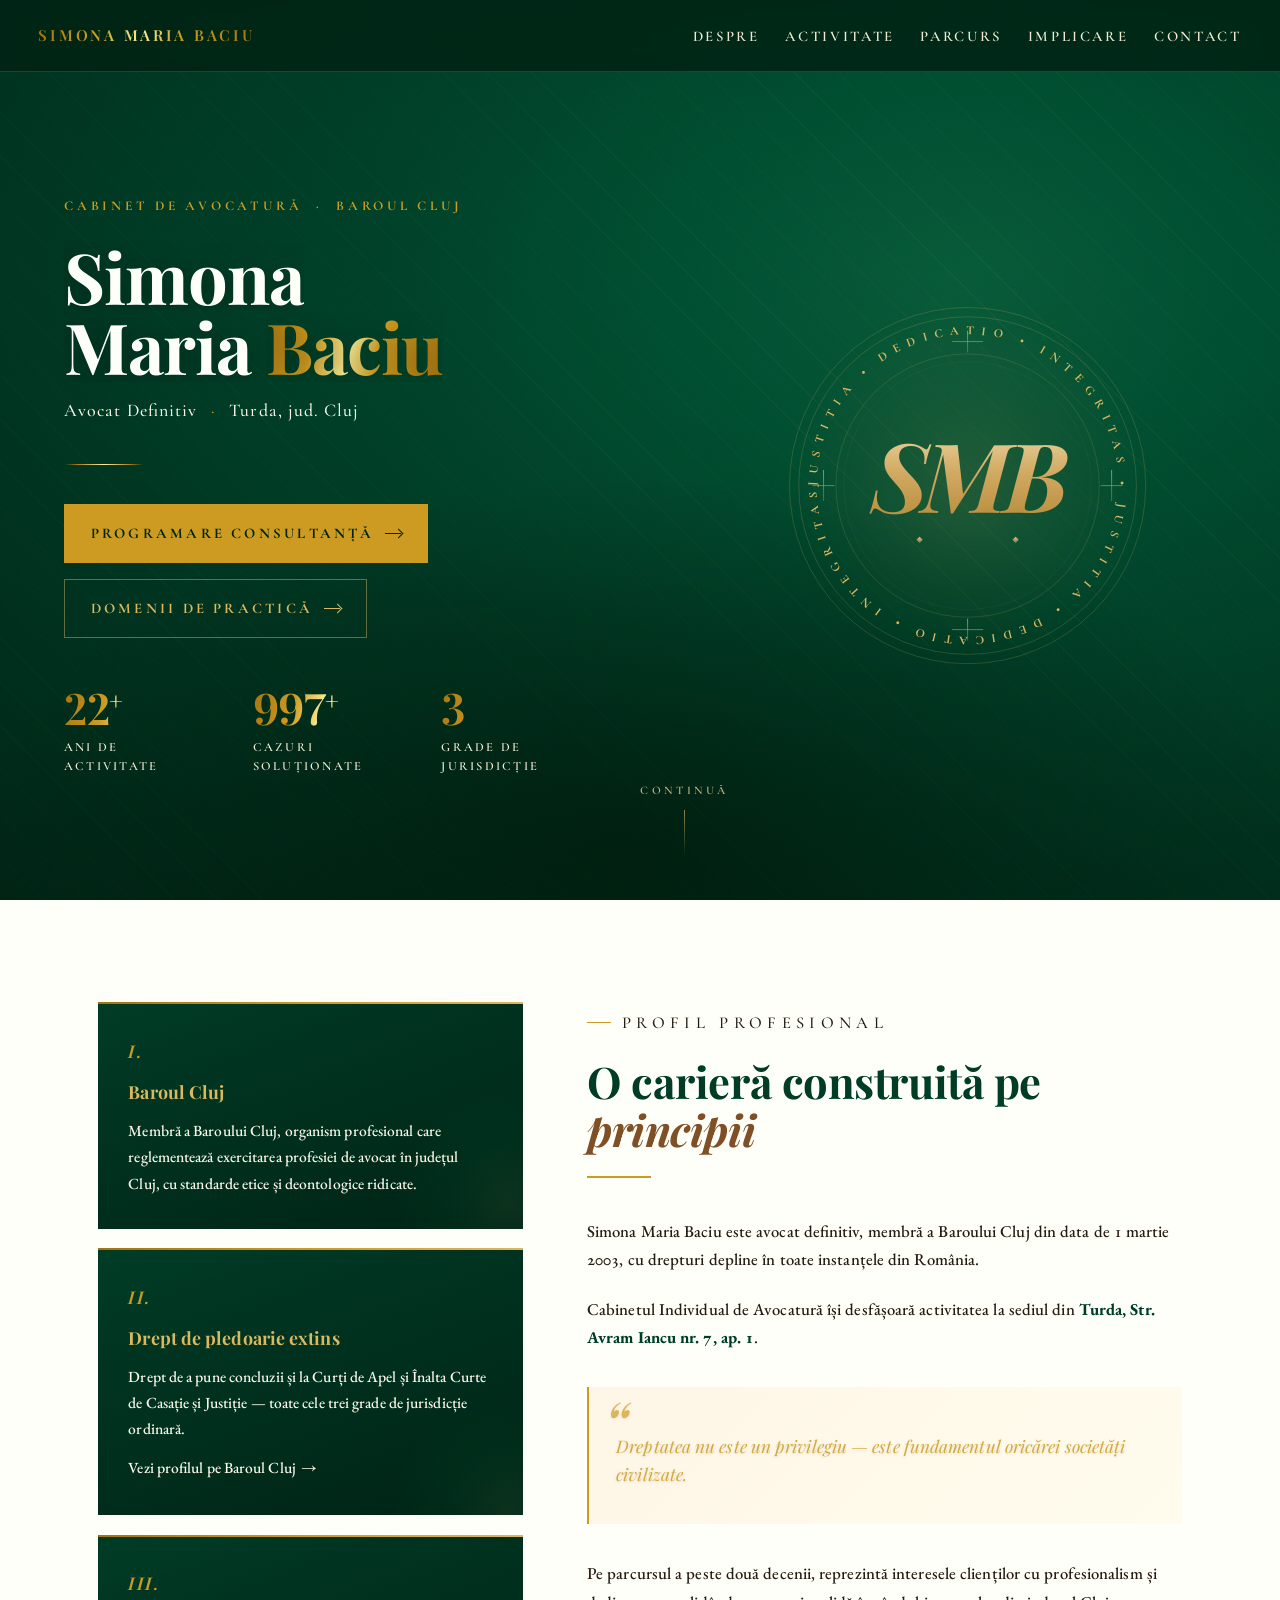
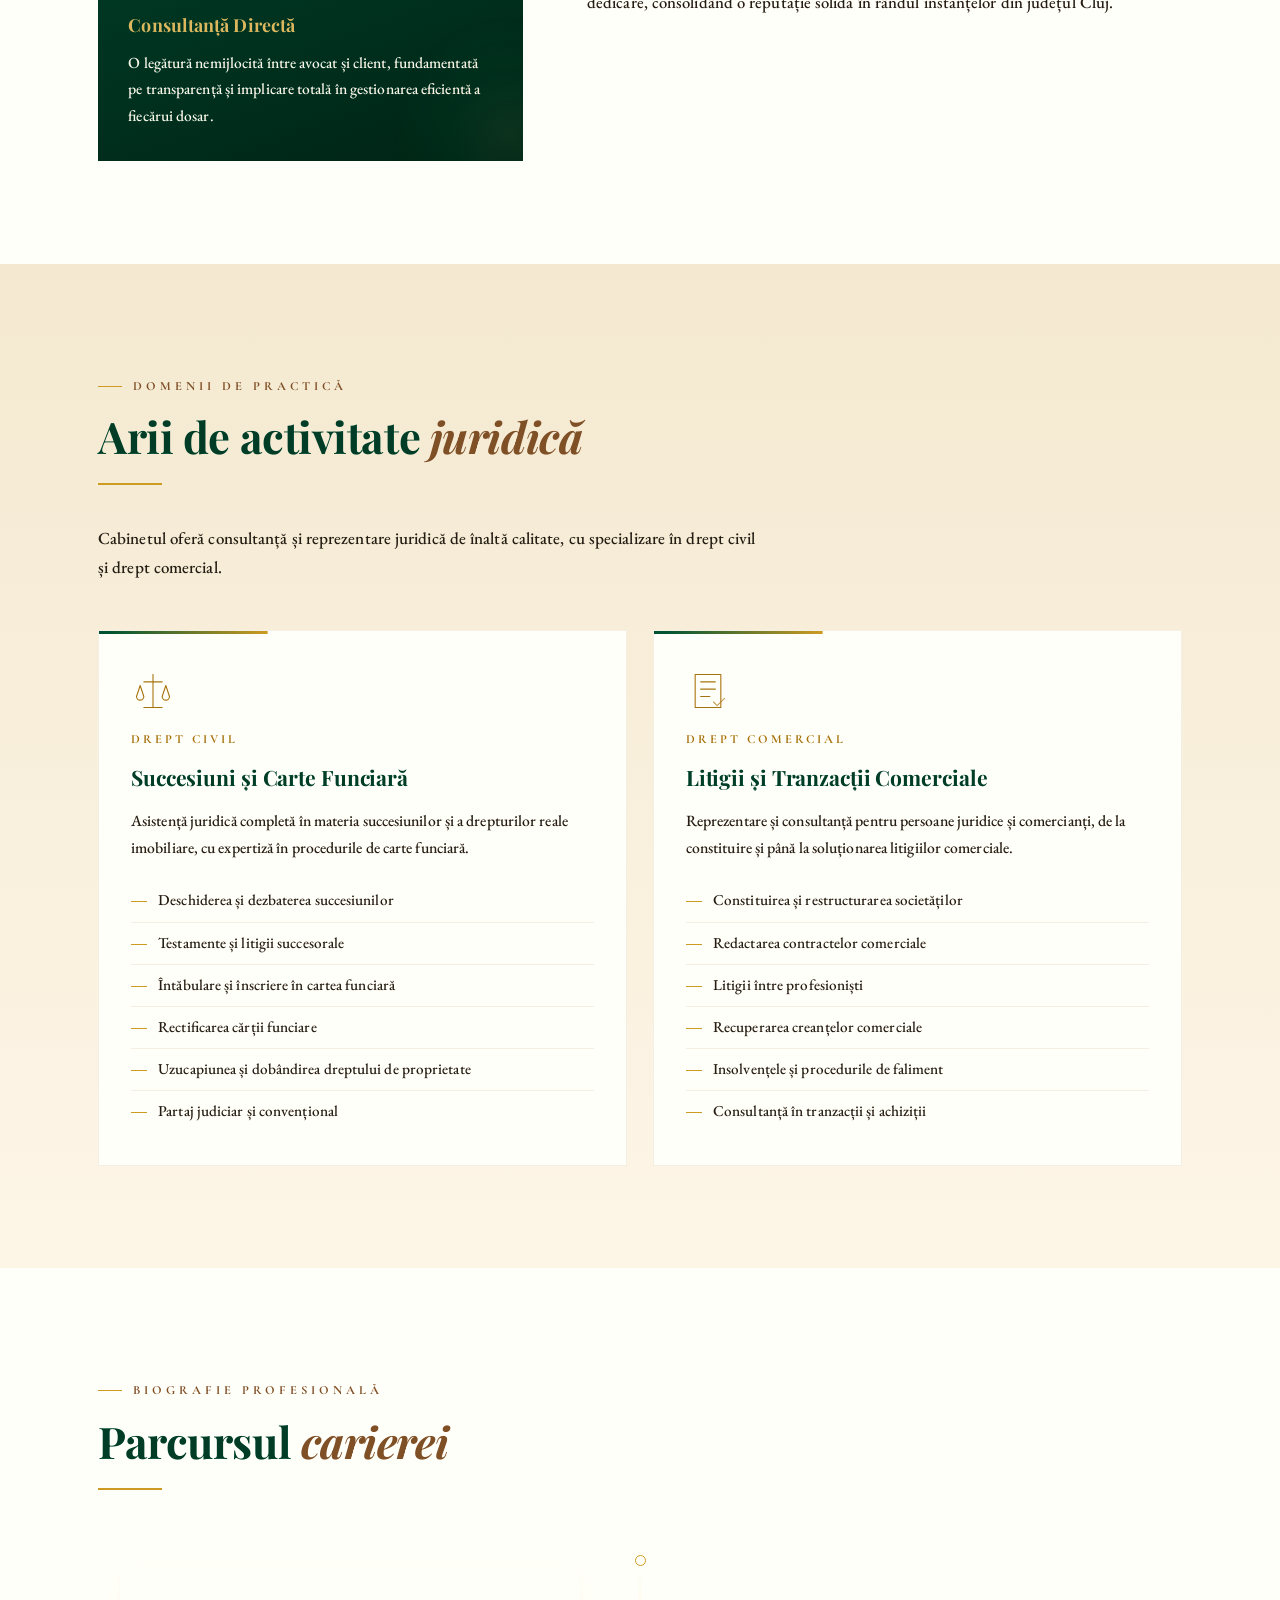
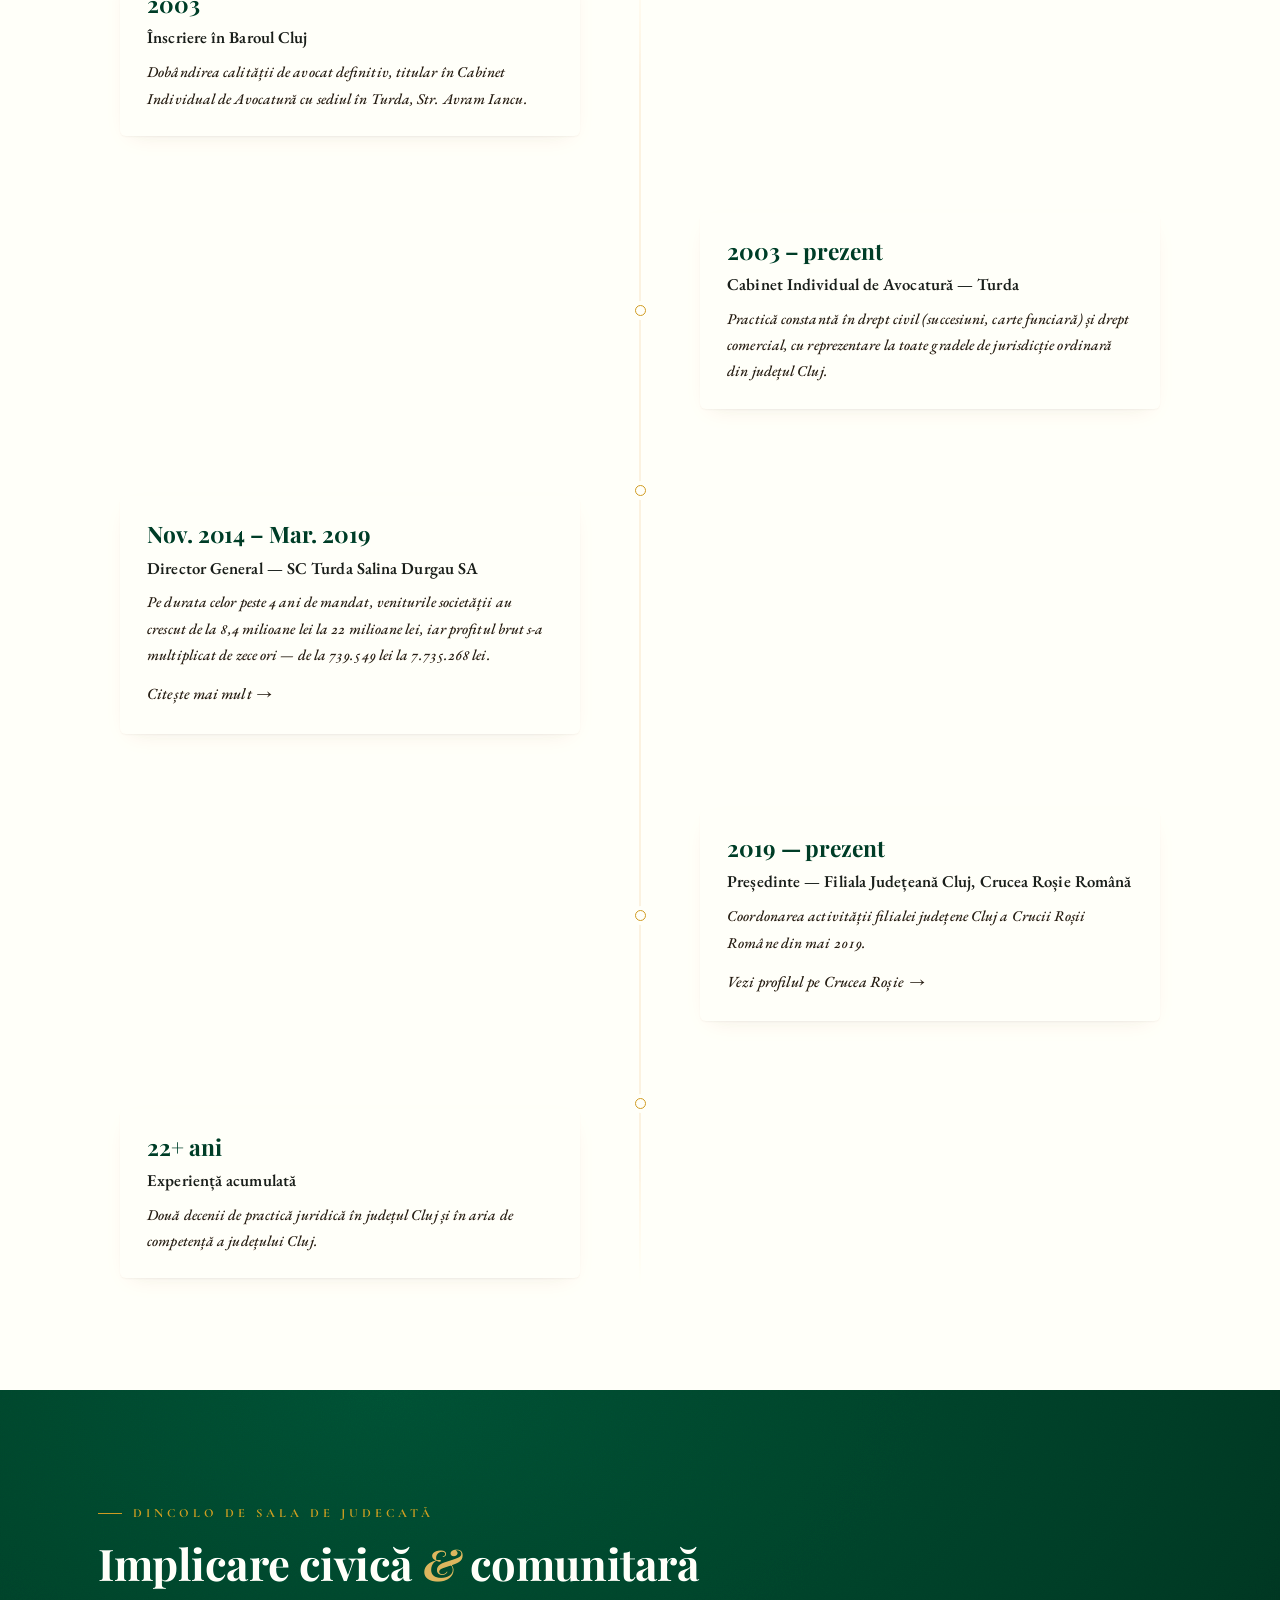
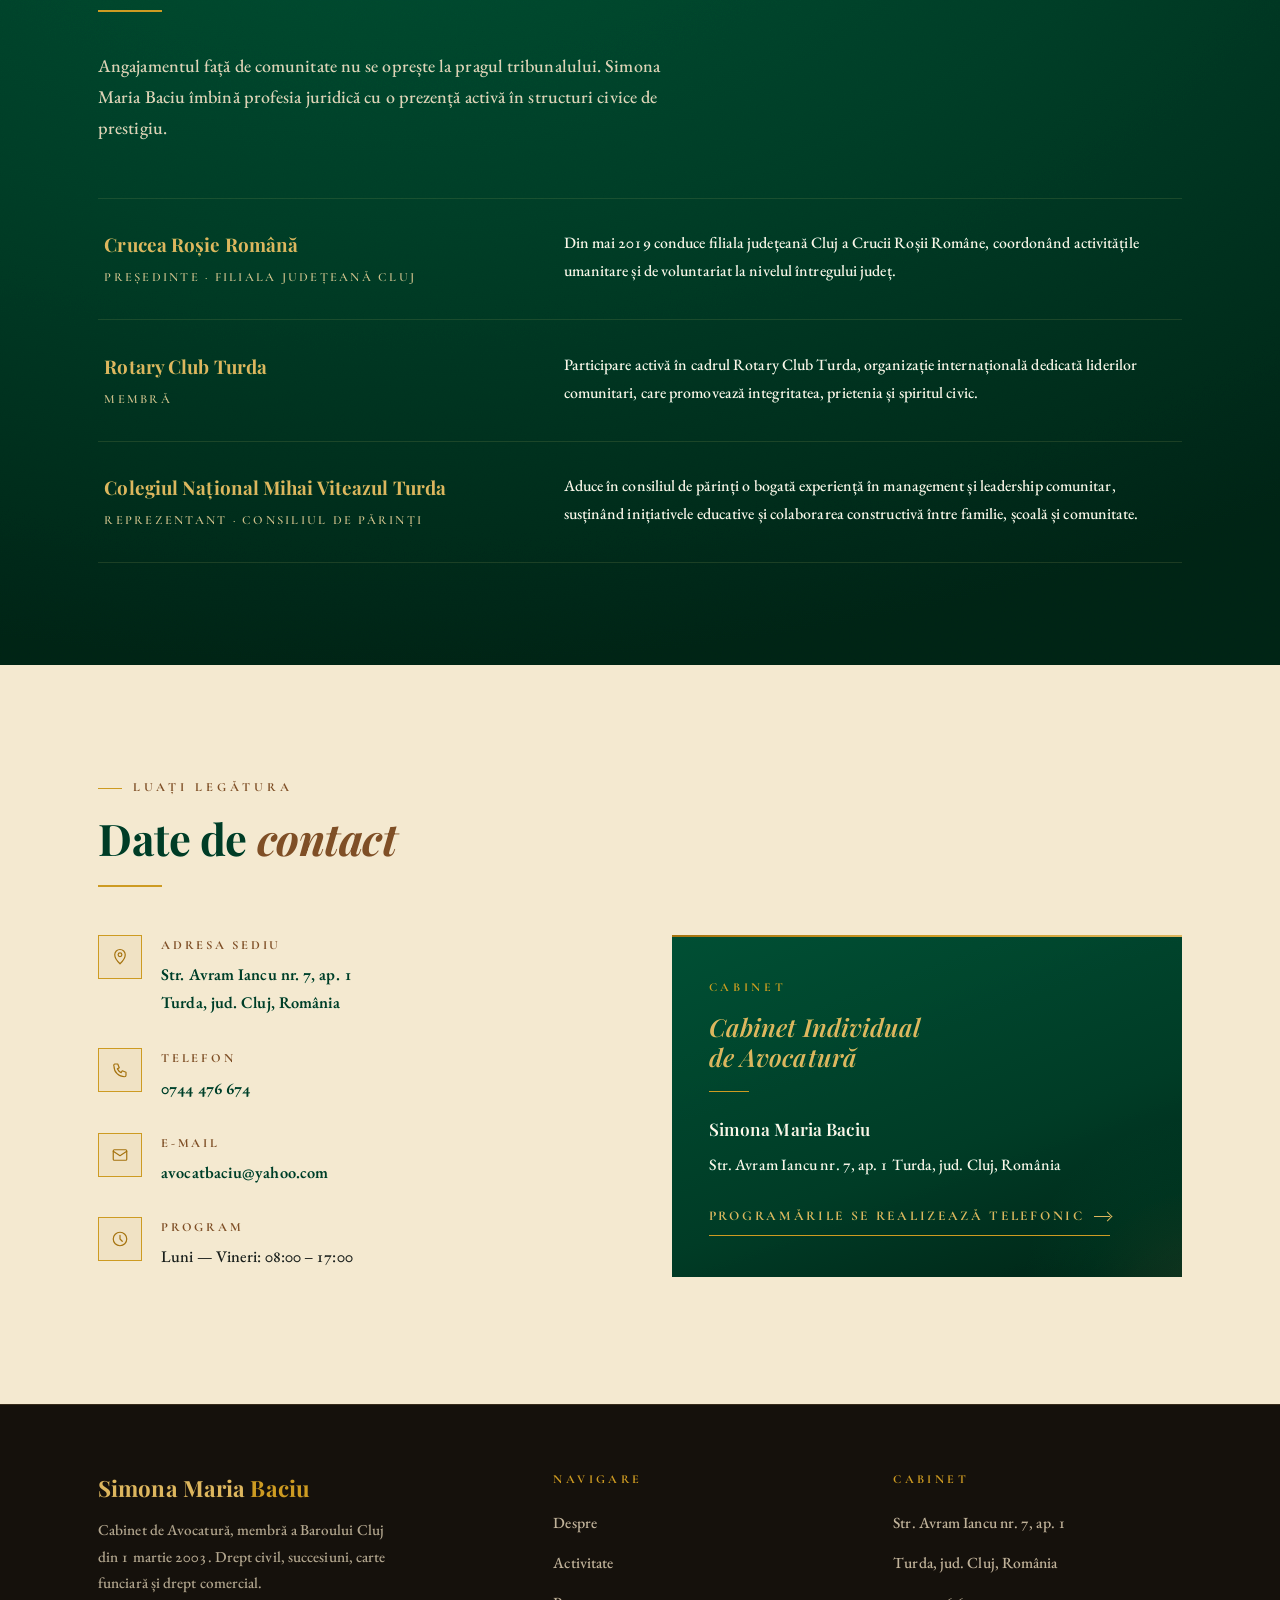
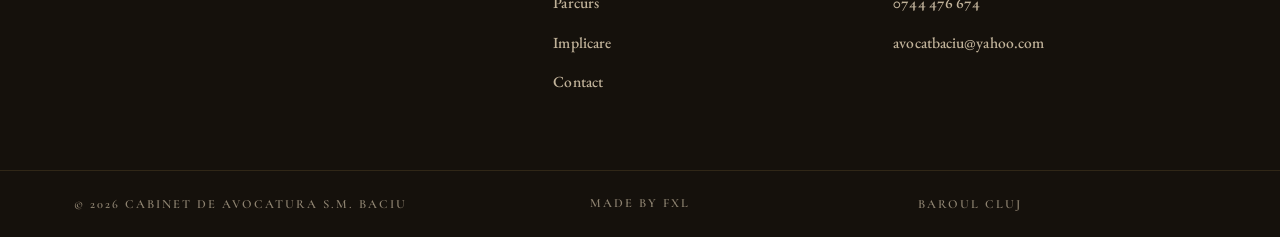
==== avocatbaciu-deploy-final-aria/index.html @ 0f420bd5 "feat: foldere deploy-final-aria si avocatbaciu-glint cu glint metalic" ====
﻿<!DOCTYPE html>
<html lang="ro">
<head>
<meta charset="UTF-8" />
<meta name="viewport" content="width=device-width, initial-scale=1.0, minimum-scale=1" />
<meta name="description" content="Avocat în Turda, jud. Cluj — Cabinet Individual Simona Maria Baciu. Specializare în drept civil, succesiuni, carte funciară și drept comercial. Peste 22 de ani de experiență. Baroul Cluj." />
<meta name="theme-color" content="#003D2B" />
<meta property="og:title" content="Simona Maria Baciu — Avocat | Baroul Cluj" />
<meta property="og:description" content="Cabinet Individual de Avocatură. Peste 22 de ani de practică în drept civil și comercial. Turda, jud. Cluj." />
<meta property="og:type" content="website" />
<meta property="og:url" content="https://www.avocatbaciu.com/" />
<meta property="og:locale" content="ro_RO" />
<meta property="og:site_name" content="Cabinet Avocat Simona Maria Baciu" />
<meta property="og:image" content="https://www.avocatbaciu.com/assets/images/og-twitter-card.jpeg" />
<meta property="og:image:width" content="1200" />
<meta property="og:image:height" content="634" />
<meta property="og:image:type" content="image/jpeg" />
<meta property="og:image:alt" content="Cabinet avocat Simona Maria Baciu, Cluj-Napoca" />
<meta name="twitter:image" content="https://www.avocatbaciu.com/assets/images/og-twitter-card.jpeg" />
<meta name="twitter:image:alt" content="Cabinet avocat Simona Maria Baciu, Cluj-Napoca" />
<link rel="canonical" href="https://www.avocatbaciu.com/" />
<meta name="robots" content="index, follow" />
<meta name="author" content="Simona Maria Baciu" />
<meta name="geo.region" content="RO-CJ" />
<meta name="geo.placename" content="Turda, Cluj" />
<meta name="geo.position" content="46.5693;23.7884" />
<meta name="ICBM" content="46.5693, 23.7884" />
<meta name="twitter:card" content="summary_large_image" />
<meta name="twitter:title" content="Avocat Turda | Simona Maria Baciu — Drept Civil și Comercial" />
<meta name="twitter:description" content="Cabinet Individual de Avocatură în Turda, jud. Cluj. Peste 22 de ani de experiență. Baroul Cluj." />
<title>Avocat Turda | Drept Civil și Comercial — Simona Maria Baciu</title>
<link rel="icon" type="image/png" href="favicon.png" />
<link rel="apple-touch-icon" href="apple-touch-icon.png" sizes="180x180" />

<link rel="dns-prefetch" href="//www.baroul-cluj.ro" />
<link rel="dns-prefetch" href="//www.google.com" />
<link rel="preconnect" href="https://fonts.googleapis.com" />
<link rel="preconnect" href="https://fonts.gstatic.com" crossorigin />
<link href="https://fonts.googleapis.com/css2?family=Playfair+Display:ital,wght@0,400;0,500;0,600;0,700;1,400;1,600;1,700&family=EB+Garamond:ital,wght@0,400;0,500;0,600;1,400;1,500&family=Cormorant+Garamond:ital,wght@0,400;0,500;0,600;0,700;1,300;1,500&display=swap" rel="stylesheet" />


<link rel="stylesheet" href="style.css" />
<style>
  /* ── BOOST-COLOR EXPERIMENT ── mai mult contrast, fara luminozitate mai mare ── */
  :root {
    /* Gold — aceeasi nuanta, mai saturata, L usor mai jos */
    --gold-deep:  #9E7420;
    --gold:       #C49A35;
    --gold-light: #D4B46A;
    --gold-pale:  #E8D090;

    /* Text — mai inchis pe fundaluri cream */
    --text-mid:   #28221A;
    --text-light: #5A4E3C;

    /* Umbre mai opace */
    --shadow-sm:   0 4px 14px rgba(0, 38, 26, 0.10);
    --shadow-md:   0 14px 40px rgba(0, 38, 26, 0.17);
    --shadow-lg:   0 30px 70px rgba(0, 38, 26, 0.24);
    --shadow-gold: 0 18px 40px rgba(168, 132, 62, 0.32);
  }

  body {
    filter: saturate(1.14) contrast(1.05);
  }
</style>
<style>
  /* ── GOLD GLINT — streak metalic static, fără animație ── */
  :root {
    --glint-text: linear-gradient(
      105deg,
      var(--gold-deep) 0%,
      var(--gold)      28%,
      #F5E9A0          48%,
      var(--gold)      64%,
      var(--gold-deep) 100%
    );
  }

  .hero-name .baciu-gold,
  .hero-name em {
    background: var(--glint-text);
    -webkit-background-clip: text;
    background-clip: text;
    -webkit-text-fill-color: transparent;
  }

  .hero-stat-num {
    background: var(--glint-text);
    -webkit-background-clip: text;
    background-clip: text;
    -webkit-text-fill-color: transparent;
    color: transparent;
  }

  .hero-stat-num sup {
    background: var(--glint-text);
    -webkit-background-clip: text;
    background-clip: text;
    -webkit-text-fill-color: transparent;
  }

  .hero-divider {
    background: linear-gradient(
      90deg,
      transparent      0%,
      var(--gold-deep) 15%,
      #F5E9A0          50%,
      var(--gold-deep) 85%,
      transparent      100%
    );
  }

  .nav-brand {
    background: var(--glint-text);
    -webkit-background-clip: text;
    background-clip: text;
    -webkit-text-fill-color: transparent;
  }
</style>
<script type="application/ld+json">
{
  "@context": "https://schema.org",
  "@type": "LegalService",
  "@id": "https://www.avocatbaciu.com/#legal-service",
  "name": "Cabinet Individual de Avocatură Simona Maria Baciu",
  "legalName": "Cabinet Individual de Avocatură Simona Maria Baciu",
  "description": "Cabinet avocat specializat în drept civil și comercial în Turda. Consultanță juridică, succesiuni, carte funciară, litigii civile și comerciale.",
  "url": "https://www.avocatbaciu.com",
  "image": "https://www.avocatbaciu.com/assets/images/og-twitter-card.jpeg",
  "telephone": "+40744476674",
  "email": "avocatbaciu@yahoo.com",
  "address": {
    "@type": "PostalAddress",
    "streetAddress": "Str. Avram Iancu nr. 7, ap. 1",
    "addressLocality": "Turda",
    "addressRegion": "Cluj",
    "postalCode": "401100",
    "addressCountry": "RO"
  },
  "geo": {
    "@type": "GeoCoordinates",
    "latitude": 46.5693,
    "longitude": 23.7884
  },
  "areaServed": [
    {"@type": "City", "name": "Turda"},
    {"@type": "City", "name": "Cluj-Napoca"},
    {"@type": "AdministrativeArea", "name": "județul Cluj"}
  ],
  "priceRange": "$$",
  "openingHours": ["Mo-Fr 08:00-17:00"],
  "sameAs": ["https://www.baroul-cluj.ro/tabloul-avocatilor/avocati-definitivi/"],
  "founder": {
    "@type": "Person",
    "name": "Simona Maria Baciu"
  },
  "knowsAbout": [
    "Drept Civil",
    "Drept Comercial",
    "Succesiuni",
    "Carte Funciară",
    "Litigii Civile"
  ],
  "hasOfferCatalog": {
    "@type": "OfferCatalog",
    "name": "Servicii juridice",
    "itemListElement": [
      {"@type": "Offer", "itemOffered": {"@type": "Service", "name": "Consultanță drept civil"}},
      {"@type": "Offer", "itemOffered": {"@type": "Service", "name": "Succesiuni și partaj judiciar"}},
      {"@type": "Offer", "itemOffered": {"@type": "Service", "name": "Carte funciară și întabulare"}},
      {"@type": "Offer", "itemOffered": {"@type": "Service", "name": "Litigii și tranzacții comerciale"}}
    ]
  }
}
</script>
<script type="application/ld+json">
{
  "@context": "https://schema.org",
  "@type": "Person",
  "@id": "https://www.avocatbaciu.com/#person",
  "name": "Simona Maria Baciu",
  "jobTitle": "Avocat Definitiv",
  "description": "Avocat definitiv membră a Baroului Cluj din 1 martie 2003, cu peste 22 de ani de experiență în drept civil și comercial.",
  "url": "https://www.avocatbaciu.com",
  "image": "https://www.avocatbaciu.com/assets/images/og-twitter-card.jpeg",
  "telephone": "+40744476674",
  "email": "avocatbaciu@yahoo.com",
  "worksFor": {
    "@type": "LegalService",
    "name": "Cabinet Individual de Avocatură Simona Maria Baciu"
  },
  "memberOf": {
    "@type": "Organization",
    "name": "Baroul Cluj",
    "url": "https://www.baroul-cluj.ro"
  },
  "knowsAbout": [
    "Drept Civil",
    "Drept Comercial",
    "Succesiuni",
    "Carte Funciară",
    "Litigii Civile"
  ],
  "sameAs": ["https://www.baroul-cluj.ro/tabloul-avocatilor/avocati-definitivi/"]
}
</script>
<script type="application/ld+json">
{
  "@context": "https://schema.org",
  "@type": "FAQPage",
  "@id": "https://www.avocatbaciu.com/#faq",
  "mainEntity": [
    {
      "@type": "Question",
      "name": "Cât costă o consultație la un avocat din Turda?",
      "acceptedAnswer": {
        "@type": "Answer",
        "text": "Onorariul variază în funcție de complexitatea cazului și tipul de serviciu juridic solicitat. Contactați cabinetul la +40744476674 pentru o estimare personalizată."
      }
    },
    {
      "@type": "Question",
      "name": "Cum programez o consultație cu avocatul Simona Maria Baciu?",
      "acceptedAnswer": {
        "@type": "Answer",
        "text": "Puteți programa o consultație telefonic la +40744476674 sau prin email la avocatbaciu@yahoo.com. Cabinetul este situat în Turda, Str. Avram Iancu nr. 7, ap. 1, jud. Cluj. Program: Luni-Vineri, 08:00-17:00."
      }
    },
    {
      "@type": "Question",
      "name": "Ce specializări are avocatul Simona Maria Baciu?",
      "acceptedAnswer": {
        "@type": "Answer",
        "text": "Simona Maria Baciu este specializată în drept civil și drept comercial, cu expertiză în succesiuni, carte funciară, partaj judiciar, litigii civile și tranzacții comerciale. Membră a Baroului Cluj din 2003, cu drept de pledoarie la toate instanțele din România."
      }
    },
    {
      "@type": "Question",
      "name": "Cabinetul de avocatură din Turda oferă și consultanță online?",
      "acceptedAnswer": {
        "@type": "Answer",
        "text": "Da, cabinetul poate oferi consultanță preliminară prin telefon sau email. Pentru reprezentare în instanță și semnarea documentelor, consultația față în față este necesară."
      }
    }
  ]
}
</script>
</head>
<body>

<a href="#continut-principal" class="skip-link">Sari la conținut</a>
<div class="scroll-progress" id="scrollProgress" aria-hidden="true"></div>

<!-- ============ NAV ============ -->
<nav class="site-nav" id="siteNav" aria-label="Navigare principală">
  <a class="nav-brand" href="#hero">Simona Maria Baciu</a>
  <ul class="nav-links" id="navLinks">
    <li><a href="#despre">Despre</a></li>
    <li><a href="#activitate">Activitate</a></li>
    <li><a href="#parcurs">Parcurs</a></li>
    <li><a href="#civic">Implicare</a></li>
    <li><a href="#contact">Contact</a></li>
  </ul>
  <button class="nav-toggle" aria-label="Deschide meniul" aria-expanded="false" aria-controls="navLinks">
    <span class="nav-toggle-bars"><span></span><span></span><span></span></span>
  </button>
</nav>

<main id="continut-principal">

<!-- ============ HERO ============ -->
<section id="hero" aria-label="Prezentare avocat Simona Maria Baciu">
  <div class="hero-pattern" aria-hidden="true"></div>
  <div class="grain" aria-hidden="true"></div>
  <div class="hero-vignette" aria-hidden="true"></div>

  <div class="hero-left">
    <p class="hero-eyebrow">Cabinet de Avocatură &nbsp;&middot;&nbsp; Baroul Cluj</p>

    <h1 class="hero-name">
      <span class="word-reveal" data-d="0.05"><span>Simona</span></span><br>
      <span class="word-reveal" data-d="0.18"><span>Maria&nbsp;</span></span><span class="word-reveal" data-d="0.30"><span><span class="baciu-gold">Baciu</span></span></span>
    </h1>

    <p class="hero-subtitle">
      Avocat Definitiv <span class="sep">&middot;</span> Turda, jud. Cluj
    </p>

    <div class="hero-divider" aria-hidden="true"></div>

    <div class="hero-cta-row">
      <a class="btn" href="#contact">
        Programare consultanță
        <span class="btn-arrow" aria-hidden="true"></span>
      </a>
      <a class="btn btn--ghost" href="#activitate">
        Domenii de practică
        <span class="btn-arrow" aria-hidden="true"></span>
      </a>
    </div>

    <div class="hero-stats">
      <div>
        <div class="hero-stat-num"><span class="counter" data-target="22">0</span><sup>+</sup></div>
        <div class="hero-stat-label">Ani de activitate</div>
      </div>
      <div>
        <div class="hero-stat-num"><span class="counter" data-target="1000">0</span><sup>+</sup></div>
        <div class="hero-stat-label">Cazuri soluționate</div>
      </div>
      <div>
        <div class="hero-stat-num"><span class="counter" data-target="3">0</span></div>
        <div class="hero-stat-label">Grade de jurisdicție</div>
      </div>
    </div>
  </div>

  <div class="hero-right">
    <div class="hero-seal">
      <div class="hero-seal-bg"></div>
      <svg viewBox="0 0 500 500" xmlns="http://www.w3.org/2000/svg" role="img" aria-label="Sigiliu Cabinet S.M.B.">
        <defs>
          <linearGradient id="goldGrad" x1="0" y1="0" x2="0" y2="1">
            <stop offset="0%"  stop-color="#F0E2C2"/>
            <stop offset="50%" stop-color="#C9A86C"/>
            <stop offset="100%" stop-color="#A8843E"/>
          </linearGradient>
          <path id="circPath" d="M 250,250 m -195,0 a 195,195 0 1,1 390,0 a 195,195 0 1,1 -390,0"/>
        </defs>

        <!-- Outer rings -->
        <circle cx="250" cy="250" r="230" fill="none" stroke="rgba(201,168,108,0.28)" stroke-width="1"/>
        <circle cx="250" cy="250" r="218" fill="none" stroke="rgba(201,168,108,0.45)" stroke-width="0.6"/>
        <circle cx="250" cy="250" r="170" fill="none" stroke="rgba(201,168,108,0.36)" stroke-width="0.6"/>
        <circle cx="250" cy="250" r="160" fill="none" stroke="rgba(201,168,108,0.18)" stroke-width="0.4"/>

        <!-- Rotating circular text -->
        <g class="ring-rotate">
          <text class="seal-circ-text">
            <textPath href="#circPath" startOffset="0" textLength="1225" lengthAdjust="spacing">JUSTITIA &#8226; DEDICATIO &#8226; INTEGRITAS &#8226; JUSTITIA &#8226; DEDICATIO &#8226; INTEGRITAS</textPath>
          </text>
        </g>

        <!-- Corner ornaments -->
        <g stroke="url(#goldGrad)" stroke-width="0.8" fill="none" opacity="0.85">
          <path d="M 250 50 L 250 78 M 230 64 L 270 64"/>
          <path d="M 250 450 L 250 422 M 230 436 L 270 436"/>
          <path d="M 50 250 L 78 250 M 64 230 L 64 270"/>
          <path d="M 450 250 L 422 250 M 436 230 L 436 270"/>
        </g>

        <!-- Center monogram -->
        <text class="seal-monogram" x="250" y="285" text-anchor="middle">SMB</text>

        <!-- Underline -->
        <line x1="195" y1="320" x2="305" y2="320" stroke="url(#goldGrad)" stroke-width="0.8"/>

        <!-- Tiny diamonds -->
        <g fill="url(#goldGrad)" opacity="0.85">
          <path d="M 184 320 l 4 -4 l 4 4 l -4 4 z"/>
          <path d="M 308 320 l 4 -4 l 4 4 l -4 4 z"/>
        </g>
      </svg>
    </div>
  </div>

  <a href="#despre" class="scroll-cue" aria-label="Continuă">
    <span class="scroll-cue-text">Continuă</span>
    <span class="scroll-cue-line" aria-hidden="true"></span>
  </a>
</section>

<!-- ============ DESPRE ============ -->
<section id="despre" aria-label="Profil profesional avocat Turda">
  <div class="section-inner">
    <div class="about-grid">
      <div class="about-text">
        <p class="section-label reveal">Profil profesional</p>
        <h2 class="section-title reveal d1">O carieră construită pe <em>principii</em></h2>
        <div class="section-rule reveal d2"></div>
        <p class="reveal d2">Simona Maria Baciu este avocat definitiv, membră a Baroului Cluj din data de 1 martie 2003, cu drepturi depline în toate instanțele din România.</p>
        <p class="reveal d3">Cabinetul Individual de Avocatură își desfășoară activitatea la sediul din <strong>Turda, Str. Avram Iancu nr. 7, ap. 1</strong>.</p>
        <figure>
          <blockquote class="about-quote" cite="https://www.avocatbaciu.com/">
            Dreptatea nu este un privilegiu — este fundamentul oricărei societăți civilizate.
          </blockquote>
        </figure>
        <p class="reveal d4">Pe parcursul a peste două decenii, reprezintă interesele clienților cu profesionalism și dedicare, consolidând o reputație solidă în rândul instanțelor din județul Cluj.</p>
      </div>

      <div class="about-cards-col">
        <article class="about-card reveal reveal-right d2">
          <div class="about-card-num">I.</div>
          <h3 class="about-card-title">Baroul Cluj</h3>
          <p class="about-card-text">Membră a Baroului Cluj, organism profesional care reglementează exercitarea profesiei de avocat în județul Cluj, cu standarde etice și deontologice ridicate.</p>
        </article>
        <article class="about-card reveal reveal-right d3">
          <div class="about-card-num">II.</div>
          <h3 class="about-card-title">Drept de pledoarie extins</h3>
          <p class="about-card-text">Drept de a pune concluzii și la Curți de Apel și Înalta Curte de Casație și Justiție — toate cele trei grade de jurisdicție ordinară.</p>
          <a href="https://www.baroul-cluj.ro/tabloul-avocatilor/avocati-definitivi/"
             target="_blank" rel="noopener noreferrer"
             class="card-link">
            Vezi profilul pe Baroul Cluj <span aria-hidden="true">→</span>
          </a>
        </article>
        <article class="about-card reveal reveal-right d4">
          <div class="about-card-num">III.</div>
          <h3 class="about-card-title">Consultanță Directă</h3>
          <p class="about-card-text">O legătură nemijlocită între avocat și client, fundamentată pe transparență și implicare totală în gestionarea eficientă a fiecărui dosar.</p>
        </article>
      </div>
    </div>
  </div>
</section>

<!-- ============ ACTIVITATE ============ -->
<section id="activitate" aria-label="Domenii de practică juridică">
  <div class="section-inner">
    <p class="section-label reveal">Domenii de practică</p>
    <h2 class="section-title reveal d1">Arii de activitate <em>juridică</em></h2>
    <div class="section-rule reveal d2"></div>
    <p class="activity-intro reveal d2">Cabinetul oferă consultanță și reprezentare juridică de înaltă calitate, cu specializare în drept civil și drept comercial.</p>

    <div class="activity-grid">
      <article class="activity-card reveal d2">
        <div class="activity-icon" aria-hidden="true">
          <svg viewBox="0 0 48 48" fill="none" stroke="currentColor" stroke-linecap="round" stroke-linejoin="round">
            <path d="M24 6v36"/>
            <path d="M14 14h20"/>
            <path d="M10 18 L6 30 a4 4 0 0 0 8 0 z"/>
            <path d="M38 18 L34 30 a4 4 0 0 0 8 0 z"/>
            <path d="M14 42h20"/>
          </svg>
        </div>
        <div class="activity-domain">Drept Civil</div>
        <h3 class="activity-title">Succesiuni și Carte Funciară</h3>
        <p class="activity-text">Asistență juridică completă în materia succesiunilor și a drepturilor reale imobiliare, cu expertiză în procedurile de carte funciară.</p>
        <ul class="activity-list">
          <li>Deschiderea și dezbaterea succesiunilor</li>
          <li>Testamente și litigii succesorale</li>
          <li>Întăbulare și înscriere în cartea funciară</li>
          <li>Rectificarea cărții funciare</li>
          <li>Uzucapiunea și dobândirea dreptului de proprietate</li>
          <li>Partaj judiciar și convențional</li>
        </ul>
      </article>

      <article class="activity-card reveal d3">
        <div class="activity-icon" aria-hidden="true">
          <svg viewBox="0 0 48 48" fill="none" stroke="currentColor" stroke-linecap="round" stroke-linejoin="round">
            <rect x="10" y="6" width="28" height="36"/>
            <path d="M16 14h16 M16 22h16 M16 30h10"/>
            <path d="M30 36 l4 4 l8 -8" opacity="0.7"/>
          </svg>
        </div>
        <div class="activity-domain">Drept Comercial</div>
        <h3 class="activity-title">Litigii și Tranzacții Comerciale</h3>
        <p class="activity-text">Reprezentare și consultanță pentru persoane juridice și comercianți, de la constituire și până la soluționarea litigiilor comerciale.</p>
        <ul class="activity-list">
          <li>Constituirea și restructurarea societăților</li>
          <li>Redactarea contractelor comerciale</li>
          <li>Litigii între profesioniști</li>
          <li>Recuperarea creanțelor comerciale</li>
          <li>Insolvențele și procedurile de faliment</li>
          <li>Consultanță în tranzacții și achiziții</li>
        </ul>
      </article>
    </div>
  </div>
</section>

<!-- ============ PARCURS ============ -->
<section id="parcurs" aria-label="Parcursul carierei">
  <div class="section-inner">
    <p class="section-label reveal">Biografie profesională</p>
    <h2 class="section-title reveal d1">Parcursul <em>carierei</em></h2>
    <div class="section-rule reveal d2"></div>

    <div class="flow">
      <ol class="flow-list">
        <li class="flow-item" data-side="left">
          <span class="flow-node" aria-hidden="true"></span>
          <div class="flow-shift">
            <article class="flow-card">
              <div class="flow-year">2003</div>
              <h3 class="flow-event">Înscriere în Baroul Cluj</h3>
              <div class="flow-detail">Dobândirea calității de avocat definitiv, titular în Cabinet Individual de Avocatură cu sediul în Turda, Str. Avram Iancu.</div>
            </article>
          </div>
        </li>
        <li class="flow-item" data-side="right">
          <span class="flow-node" aria-hidden="true"></span>
          <div class="flow-shift">
            <article class="flow-card">
              <div class="flow-year">2003 – prezent</div>
              <h3 class="flow-event">Cabinet Individual de Avocatură — Turda</h3>
              <div class="flow-detail">Practică constantă în drept civil (succesiuni, carte funciară) și drept comercial, cu reprezentare la toate gradele de jurisdicție ordinară din județul Cluj.</div>
            </article>
          </div>
        </li>
        <li class="flow-item" data-side="left">
          <span class="flow-node" aria-hidden="true"></span>
          <div class="flow-shift">
            <article class="flow-card">
              <div class="flow-year">Nov. 2014 – Mar. 2019</div>
              <h3 class="flow-event">Director General — SC Turda Salina Durgau SA</h3>
              <div class="flow-detail">Pe durata celor peste 4 ani de mandat, veniturile societății au crescut de la 8,4 milioane lei la 22 milioane lei, iar profitul brut s-a multiplicat de zece ori — de la 739.549 lei la 7.735.268 lei.<br><a href="https://turdanews.net/rezultatele-financiare-ale-societatii-turda-salina-durgau-sa-sunt-fabuloase/" target="_blank" rel="noopener noreferrer" class="card-link">Citește mai mult <span aria-hidden="true">→</span></a></div>
            </article>
          </div>
        </li>
        <li class="flow-item" data-side="right">
          <span class="flow-node" aria-hidden="true"></span>
          <div class="flow-shift">
            <article class="flow-card">
              <div class="flow-year">2019 — prezent</div>
              <h3 class="flow-event">Președinte — Filiala Județeană Cluj, Crucea Roșie Română</h3>
              <div class="flow-detail">Coordonarea activității filialei județene Cluj a Crucii Roșii Române din mai 2019.<br><a href="https://crucearosie.ro/filiala/cluj/" target="_blank" rel="noopener noreferrer" class="card-link">Vezi profilul pe Crucea Roșie <span aria-hidden="true">→</span></a></div>
            </article>
          </div>
        </li>
        <li class="flow-item" data-side="left">
          <span class="flow-node" aria-hidden="true"></span>
          <div class="flow-shift">
            <article class="flow-card">
              <div class="flow-year">22+ ani</div>
              <h3 class="flow-event">Experiență acumulată</h3>
              <div class="flow-detail">Două decenii de practică juridică în județul Cluj și în aria de competență a județului Cluj.</div>
            </article>
          </div>
        </li>
      </ol>
    </div>
  </div>
</section>

<!-- ============ CIVIC ============ -->
<section id="civic" aria-label="Implicare civică și comunitară">
  <div class="grain" aria-hidden="true"></div>
  <div class="section-inner">
    <p class="section-label reveal">Dincolo de sala de judecată</p>
    <h2 class="section-title reveal d1">Implicare civică <em>&amp;</em> comunitară</h2>
    <div class="section-rule reveal d2"></div>
    <p class="civic-intro reveal d2">Angajamentul față de comunitate nu se oprește la pragul tribunalului. Simona Maria Baciu îmbină profesia juridică cu o prezență activă în structuri civice de prestigiu.</p>

    <div class="civic-list">
      <div class="civic-item reveal d2">
        <div class="civic-left">
          <div class="civic-org">Crucea Roșie Română</div>
          <div class="civic-role">Președinte &middot; Filiala Județeană Cluj</div>
        </div>
        <div class="civic-desc">Din mai 2019 conduce filiala județeană Cluj a Crucii Roșii Române, coordonând activitățile umanitare și de voluntariat la nivelul întregului județ.</div>
      </div>
      <div class="civic-item reveal d3">
        <div class="civic-left">
          <div class="civic-org">Rotary Club Turda</div>
          <div class="civic-role">Membră</div>
        </div>
        <div class="civic-desc">Participare activă în cadrul Rotary Club Turda, organizație internațională dedicată liderilor comunitari, care promovează integritatea, prietenia și spiritul civic.</div>
      </div>
      <div class="civic-item reveal d4">
        <div class="civic-left">
          <div class="civic-org">Colegiul Național Mihai Viteazul Turda</div>
          <div class="civic-role">Reprezentant &middot; Consiliul de Părinți</div>
        </div>
        <div class="civic-desc">Aduce în consiliul de părinți o bogată experiență în management și leadership comunitar, susținând inițiativele educative și colaborarea constructivă între familie, școală și comunitate.</div>
      </div>
    </div>
  </div>
</section>

<!-- ============ CONTACT ============ -->
<section id="contact" aria-label="Date de contact cabinet avocat Turda">
  <div class="section-inner">
    <p class="section-label reveal">Luați legătura</p>
    <h2 class="section-title reveal d1">Date de <em>contact</em></h2>
    <div class="section-rule reveal d2"></div>

    <div class="contact-grid">
      <div>
        <div class="contact-info-item reveal d2">
          <div class="contact-icon-wrap" aria-hidden="true">
            <svg viewBox="0 0 24 24" fill="none" stroke="currentColor" stroke-width="1.6" stroke-linecap="round" stroke-linejoin="round">
              <path d="M12 21s-7-6.5-7-12a7 7 0 0 1 14 0c0 5.5-7 12-7 12z"/>
              <circle cx="12" cy="9" r="2.5"/>
            </svg>
          </div>
          <div>
            <div class="contact-label">Adresa sediu</div>
            <a class="contact-value ulink"
               href="https://www.google.com/maps/search/?api=1&query=Str.+Avram+Iancu+nr.+7,+Turda,+Cluj,+Romania"
               target="_blank"
               rel="noopener noreferrer">Str. Avram Iancu nr. 7, ap. 1<br>Turda, jud. Cluj, România</a>
          </div>
        </div>

        <div class="contact-info-item reveal d3">
          <div class="contact-icon-wrap" aria-hidden="true">
            <svg viewBox="0 0 24 24" fill="none" stroke="currentColor" stroke-width="1.6" stroke-linecap="round" stroke-linejoin="round">
              <path d="M5 4h4l2 5-2.5 1.5a11 11 0 0 0 5 5L15 13l5 2v4a2 2 0 0 1-2 2A14 14 0 0 1 4 7a2 2 0 0 1 1-3z"/>
            </svg>
          </div>
          <div>
            <div class="contact-label">Telefon</div>
            <div class="contact-value">
              <a class="ulink contact-obf" data-t="tel"></a>
            </div>
          </div>
        </div>

        <div class="contact-info-item reveal d4">
          <div class="contact-icon-wrap" aria-hidden="true">
            <svg viewBox="0 0 24 24" fill="none" stroke="currentColor" stroke-width="1.6" stroke-linecap="round" stroke-linejoin="round">
              <rect x="3" y="5" width="18" height="14" rx="1.5"/>
              <path d="M3 7l9 6 9-6"/>
            </svg>
          </div>
          <div>
            <div class="contact-label">E-mail</div>
            <div class="contact-value"><a class="ulink contact-obf" data-t="mail"></a></div>
          </div>
        </div>

        <div class="contact-info-item reveal d5">
          <div class="contact-icon-wrap" aria-hidden="true">
            <svg viewBox="0 0 24 24" fill="none" stroke="currentColor" stroke-width="1.6" stroke-linecap="round" stroke-linejoin="round">
              <circle cx="12" cy="12" r="9"/>
              <path d="M12 7v5l3 3"/>
            </svg>
          </div>
          <div>
            <div class="contact-label">Program</div>
            <div class="contact-value">Luni — Vineri: 08:00 – 17:00</div>
          </div>
        </div>

      </div>

      <aside class="contact-panel reveal reveal-right d2" aria-label="Date cabinet">
        <div class="contact-panel-eyebrow">Cabinet</div>
        <div class="contact-panel-heading">Cabinet Individual<br>de Avocatură</div>
        <div class="contact-panel-rule"></div>
        <div class="contact-panel-name">Simona Maria Baciu</div>
        <div class="contact-panel-addr">
          Str. Avram Iancu nr. 7, ap. 1<br>
          Turda, jud. Cluj, România
        </div>
        <a class="contact-panel-cta contact-obf" data-t="tel-href-only">
          Programările se realizează telefonic
          <span class="btn-arrow" aria-hidden="true"></span>
        </a>
      </aside>
    </div>
  </div>
</section>

</main>

<!-- ============ FOOTER ============ -->
<footer class="site-footer">
  <div class="footer-top">
    <div class="footer-brand-block">
      <div class="footer-brand-name">Simona Maria <span class="baciu-gold">Baciu</span></div>
      <p>Cabinet de Avocatură, membră a Baroului Cluj din 1 martie 2003. Drept civil, succesiuni, carte funciară și drept comercial.</p>
    </div>
    <div class="footer-col footer-col--2">
      <div class="footer-col-title">Navigare</div>
      <nav aria-label="Navigare footer">
        <ul class="footer-list">
          <li><a href="#despre">Despre</a></li>
          <li><a href="#activitate">Activitate</a></li>
          <li><a href="#parcurs">Parcurs</a></li>
          <li><a href="#civic">Implicare</a></li>
          <li><a href="#contact">Contact</a></li>
        </ul>
      </nav>
    </div>
    <div class="footer-col footer-col--3">
      <div class="footer-col-title">Cabinet</div>
      <ul class="footer-list">
        <li><a class="ulink" href="https://www.google.com/maps/search/?api=1&query=Str.+Avram+Iancu+nr.+7,+Turda,+Cluj,+Romania" target="_blank" rel="noopener noreferrer">Str. Avram Iancu nr. 7, ap. 1</a></li>
        <li><a class="ulink" href="https://www.google.com/maps/search/?api=1&query=Str.+Avram+Iancu+nr.+7,+Turda,+Cluj,+Romania" target="_blank" rel="noopener noreferrer">Turda, jud. Cluj, România</a></li>
        <li><a class="ulink contact-obf" data-t="tel"></a></li>
        <li><a class="ulink contact-obf" data-t="mail"></a></li>
      </ul>
    </div>
  </div>
  <div class="footer-divider"></div>
  <div class="footer-bottom">
    <div class="footer-meta">© <span id="yr">2026</span> Cabinet de Avocatura S.M. Baciu</div>
    <div class="footer-meta">Baroul Cluj</div>
    <div class="footer-meta footer-made-by">Made by FXL</div>
  </div>
</footer>

<script>
if ('scrollRestoration' in history) history.scrollRestoration = 'manual';
if (!location.hash) window.scrollTo(0, 0);

(() => {
  'use strict';

  const reduce = window.matchMedia('(prefers-reduced-motion: reduce)').matches;

  /* ---- Year ---- */
  document.getElementById('yr').textContent = new Date().getFullYear();

  /* ---- Reveal observer ---- */
  const reveals = document.querySelectorAll('.reveal, .reveal-left, .reveal-right');
  const ro = new IntersectionObserver((entries) => {
    entries.forEach(e => {
      if (e.isIntersecting) { e.target.classList.add('visible'); ro.unobserve(e.target); }
    });
  }, { threshold: 0.12, rootMargin: '0px 0px -40px 0px' });
  reveals.forEach(el => ro.observe(el));

  /* ---- Hero word reveal on load ---- */
  requestAnimationFrame(() => {
    document.querySelectorAll('.word-reveal').forEach((el, i) => {
      const d = parseFloat(el.dataset.d || (0.05 + i * 0.12));
      el.style.transitionDelay = d + 's';
      // also offset the inner span via a small JS tick so each word lifts in
      setTimeout(() => el.classList.add('in'), 200 + i * 110);
    });
  });

  /* ---- Number counters — robust, never gets stuck on "0" ----
     Failure modes addressed:
       (a) `load` already fired before this script registered (bfcache,
           defer/async ordering quirks) -> we don't depend on it.
       (b) requestAnimationFrame throttled in inactive tabs / headless
           contexts -> a setTimeout safety net always writes the target.
       (c) Script error mid-animation -> the same safety net still wins. */
  const easeOutQuart = t => 1 - Math.pow(1 - t, 4);
  const durationFor = (target) => {
    const abs = Math.abs(target);
    if (abs >= 1000) return 2400;
    if (abs >= 10)   return 3000;
    return 3600;
  };
  const animateCounter = (el) => {
    const targetRaw = el.dataset.target;
    const target = parseFloat(targetRaw);
    if (reduce || isNaN(target)) { el.textContent = targetRaw; return; }
    const dur = durationFor(target);
    el.textContent = '0';
    const start = performance.now();
    let rafId = 0;
    let done = false;
    const finish = () => {
      if (done) return;
      done = true;
      if (rafId) cancelAnimationFrame(rafId);
      el.textContent = targetRaw;
    };
    const tick = () => {
      if (done) return;
      const elapsed = performance.now() - start;
      if (elapsed >= dur) { finish(); return; }
      el.textContent = Math.round(easeOutQuart(elapsed / dur) * target);
      rafId = requestAnimationFrame(tick);
    };
    rafId = requestAnimationFrame(tick);
    // Safety net: even if rAF never fires, the final value is written.
    setTimeout(finish, dur + 600);
  };
  const startCounters = () => {
    const counters = document.querySelectorAll('.counter');
    counters.forEach((el, i) => {
      setTimeout(() => animateCounter(el), 280 + i * 140);
    });
  };
  // Fire as soon as the script runs (it's at end of body, DOM is ready).
  // No dependency on `load` — that was the source of the "stuck on 0" bug
  // when `load` had already fired before this listener registered.
  setTimeout(startCounters, 0);

  /* ---- Editorial timeline: calm fade-up reveal ---- */
  const flow = document.querySelector('.flow');
  if (flow) {
    const items = flow.querySelectorAll('.flow-item');
    if (reduce) {
      items.forEach(it => it.classList.add('in'));
    } else {
      const isMobile = window.matchMedia('(max-width: 760px)').matches;
      const stepMs = isMobile ? 180 : 110;
      const itemObs = new IntersectionObserver((entries) => {
        entries.forEach(e => {
          if (!e.isIntersecting) return;
          const idx = parseInt(e.target.dataset.idx, 10) || 0;
          const delay = Math.min(idx, 3) * stepMs;
          setTimeout(() => e.target.classList.add('in'), delay);
          itemObs.unobserve(e.target);
        });
      }, { threshold: 0.2, rootMargin: '0px 0px -8% 0px' });
      items.forEach((it, i) => { it.dataset.idx = i; itemObs.observe(it); });
    }
  }

  /* ---- Text reveal (fast typewriter, word-by-word) ---- */
  const txSelectors = [
    '.about-card-text',
    '.about-quote',
    '.activity-intro',
    '.activity-text',
    '.civic-desc',
    '.contact-panel-addr'
  ];
  const splitIntoWords = (el) => {
    if (el.dataset.txSplit === '1') return;
    const text = el.textContent;
    const frag = document.createDocumentFragment();
    const parts = text.split(/(\s+)/);
    parts.forEach(part => {
      if (/^\s+$/.test(part)) {
        frag.appendChild(document.createTextNode(part));
      } else if (part.length) {
        const span = document.createElement('span');
        span.className = 'tx-word';
        span.textContent = part;
        frag.appendChild(span);
      }
    });
    el.textContent = '';
    el.appendChild(frag);
    el.classList.add('tx-reveal');
    el.dataset.txSplit = '1';
  };
  const revealWords = (el) => {
    const words = el.querySelectorAll('.tx-word');
    // Gentle, blended cadence — fast enough to feel like a reveal,
    // soft enough not to read as a typewriter.
    const step = words.length > 40 ? 14 : (words.length > 20 ? 22 : 32);
    words.forEach((w, i) => {
      w.style.transitionDelay = (i * step) + 'ms';
    });
    requestAnimationFrame(() => el.classList.add('in'));
  };
  if (!reduce) {
    const txEls = document.querySelectorAll(txSelectors.join(','));
    txEls.forEach(splitIntoWords);
    const txObs = new IntersectionObserver((entries) => {
      entries.forEach(e => {
        if (e.isIntersecting) {
          revealWords(e.target);
          txObs.unobserve(e.target);
        }
      });
    }, { threshold: 0.18, rootMargin: '0px 0px -40px 0px' });
    txEls.forEach(el => txObs.observe(el));
  }


  /* ---- Scroll progress + nav hide-on-scroll-down ---- */
  const nav = document.getElementById('siteNav');
  const progress = document.getElementById('scrollProgress');
  let lastY = window.scrollY;
  let ticking = false;

  const onScroll = () => {
    const y = window.scrollY;
    const h = document.documentElement.scrollHeight - window.innerHeight;
    const p = h > 0 ? (y / h) * 100 : 0;
    progress.style.setProperty('--p', p + '%');

    if (y > 80) nav.classList.add('solid'); else nav.classList.remove('solid');

    if (y > lastY && y > 200) {
      nav.classList.add('hidden');
    } else {
      nav.classList.remove('hidden');
    }
    lastY = y;
    ticking = false;
  };
  window.addEventListener('scroll', () => {
    if (!ticking) { requestAnimationFrame(onScroll); ticking = true; }
  }, { passive: true });

  /* ---- Scrollspy for nav active state ---- */
  const sections = ['hero','despre','activitate','parcurs','civic','contact']
    .map(id => document.getElementById(id)).filter(Boolean);
  const navMap = new Map();
  document.querySelectorAll('.nav-links a').forEach(a => {
    const id = a.getAttribute('href').replace('#','');
    navMap.set(id, a);
  });
  const so = new IntersectionObserver((entries) => {
    entries.forEach(e => {
      if (e.isIntersecting) {
        navMap.forEach(a => a.classList.remove('active'));
        const a = navMap.get(e.target.id);
        if (a) a.classList.add('active');
      }
    });
  }, { rootMargin: '-45% 0px -50% 0px', threshold: 0 });
  sections.forEach(s => so.observe(s));

  /* ---- Mobile drawer ---- */
  const navToggle = nav.querySelector('.nav-toggle');
  if (navToggle) {
    const navLinks = nav.querySelector('.nav-links');

    function openMenu() {
      nav.classList.add('open');
      navToggle.setAttribute('aria-expanded', 'true');
      const firstLink = navLinks.querySelector('a');
      if (firstLink) firstLink.focus();
    }

    function closeMenu() {
      nav.classList.remove('open');
      navToggle.setAttribute('aria-expanded', 'false');
      navToggle.focus();
    }

    navToggle.addEventListener('click', () => {
      if (nav.classList.contains('open')) closeMenu();
      else openMenu();
    });

    navLinks.querySelectorAll('a').forEach(link => {
      link.addEventListener('click', closeMenu);
    });

    nav.addEventListener('keydown', e => {
      if (!nav.classList.contains('open')) return;
      if (e.key === 'Escape') { e.preventDefault(); closeMenu(); return; }
      if (e.key !== 'Tab') return;
      const focusable = [...nav.querySelectorAll('a, button')].filter(el => !el.disabled);
      const first = focusable[0], last = focusable[focusable.length - 1];
      if (e.shiftKey && document.activeElement === first) {
        e.preventDefault(); last.focus();
      } else if (!e.shiftKey && document.activeElement === last) {
        e.preventDefault(); first.focus();
      }
    });
  }
})();
</script>
<script>
(function(){
  var ph = atob('MDc0NDQ3NjY3NA==');
  var em = atob('YXZvY2F0YmFjaXVAeWFob28uY29t');
  var phF = ph.replace(/(\d{4})(\d{3})(\d{3})/, '$1 $2 $3');
  document.querySelectorAll('.contact-obf').forEach(function(el){
    var t = el.getAttribute('data-t');
    if(t === 'tel'){ el.href = 'tel:' + ph; el.textContent = phF; }
    else if(t === 'mail'){ el.href = 'mailto:' + em; el.textContent = em; }
    else if(t === 'tel-href-only'){ el.href = 'tel:' + ph; }
  });
})();
</script>
</body>
</html>
---- avocatbaciu-deploy-final-aria/style.css ----
/* ================================================================
     0. DESIGN TOKENS
     ================================================================ */
  :root {
    /* Greens */
    --green-deepest: #00261A;
    --green-dark:    #003D2B;
    --green-mid:     #004F38;
    --green-glow:    rgba(0, 79, 56, 0.5);

    /* Golds */
    --gold-deep:     #A8843E;
    --gold:          #C9A86C;
    --gold-light:    #E0C99A;
    --gold-pale:     #F0E2C2;

    /* Browns */
    --brown-mid:     #7A5230;
    --brown-light:   #A67C52;

    /* Creams / paper */
    --cream:         #F6F0E4;
    --cream-dark:    #EDE4CF;
    --cream-darker:  #D9CDB5;
    --paper:         #FBF6EA;
    --white:         #FDFAF4;

    /* Ink */
    --ink:           #1a1612;
    --text-dark:     #1E2320;
    --text-mid:      #3A3228;
    --text-light:    #6B5E48;

    /* System */
    --shadow-sm:     0 4px 14px rgba(0, 38, 26, 0.06);
    --shadow-md:     0 14px 40px rgba(0, 38, 26, 0.10);
    --shadow-lg:     0 30px 70px rgba(0, 38, 26, 0.14);
    --shadow-gold:   0 18px 40px rgba(168, 132, 62, 0.18);

    --ease-out:      cubic-bezier(.22, .61, .36, 1);
    --ease-soft:     cubic-bezier(.16, 1, .3, 1);
    --ease-spring:   cubic-bezier(.34, 1.56, .64, 1);

    --r-sm: 0;     /* sharp corners read more editorial / legal */
    --r-md: 2px;
    --r-lg: 4px;

    /* Spacing scale (8px) */
    --s-1: 8px;  --s-2: 16px; --s-3: 24px; --s-4: 32px;
    --s-5: 40px; --s-6: 48px; --s-7: 64px; --s-8: 80px;
    --s-9: 96px; --s-10: 128px;

    --nav-h: 72px;
    --container: 1180px;
  }

  /* ================================================================
     1. RESET & BASE
     ================================================================ */
  *, *::before, *::after { box-sizing: border-box; margin: 0; padding: 0; }
  html { scroll-behavior: smooth; -webkit-text-size-adjust: 100%; overscroll-behavior: none; }

  body {
    background: var(--cream);
    overscroll-behavior: none;
    min-height: 100vh;
    color: var(--text-dark);
    font-family: 'EB Garamond', Georgia, serif;
    font-size: 18px;
    font-weight: 500;
    line-height: 1.72;
    letter-spacing: 0.005em;
    overflow-x: hidden;
    -webkit-font-smoothing: antialiased;
    -moz-osx-font-smoothing: grayscale;
    text-rendering: optimizeLegibility;
    font-feature-settings: "kern", "liga", "calt", "onum";
  }

  ::selection { background: var(--gold); color: var(--green-dark); }

  a { color: inherit; text-decoration: none; }
  button { font: inherit; cursor: pointer; border: 0; background: none; color: inherit; }
  ul { list-style: none; }
  img, svg { display: block; max-width: 100%; }

  /* Skip link */
  .skip-link {
    position: absolute; top: -100px; left: 1rem;
    background: var(--green-dark); color: var(--gold-light);
    padding: 0.6rem 1rem;
    font-family: 'Cormorant Garamond', serif;
    text-transform: uppercase; letter-spacing: 0.18em; font-size: 0.78rem;
    z-index: 999; transition: top 0.2s;
  }
  .skip-link:focus { top: 0.6rem; }

  /* Custom focus */
  :focus-visible {
    outline: 2px solid var(--gold);
    outline-offset: 3px;
  }

  /* Grain overlay (very subtle, premium tactile feel on dark surfaces) */
  .grain {
    position: absolute; inset: 0; pointer-events: none; z-index: 0;
    opacity: 0.55; mix-blend-mode: overlay;
    background-image: url("data:image/svg+xml;utf8,<svg xmlns='http://www.w3.org/2000/svg' width='240' height='240'><filter id='n'><feTurbulence type='fractalNoise' baseFrequency='0.85' numOctaves='2' stitchTiles='stitch'/><feColorMatrix values='0 0 0 0 0.78 0 0 0 0 0.66 0 0 0 0 0.42 0 0 0 0.16 0'/></filter><rect width='100%25' height='100%25' filter='url(%23n)'/></svg>");
  }

  /* ================================================================
     2. SCROLL PROGRESS
     ================================================================ */
  .scroll-progress {
    position: fixed; top: 0; left: 0; height: 2px;
    width: var(--p, 0%);
    background: linear-gradient(90deg, var(--gold-deep), var(--gold), var(--gold-light));
    z-index: 200;
    transition: width 0.08s linear;
  }

  /* ================================================================
     3. REVEAL SYSTEM
     ================================================================ */
  .reveal {
    opacity: 0;
    transform: translateY(16px);
    transition:
      opacity 1.05s cubic-bezier(.22,.61,.28,1),
      transform 1.05s cubic-bezier(.22,.61,.28,1);
  }
  .reveal.visible { opacity: 1; transform: translateY(0); }
  .reveal-right { transform: translateX(20px); }
  .reveal-right.visible { transform: translateX(0); }
  .reveal-left  { transform: translateX(-20px); }
  .reveal-left.visible { transform: translateX(0); }
  .d1 { transition-delay: 0.08s; }
  .d2 { transition-delay: 0.18s; }
  .d3 { transition-delay: 0.30s; }
  .d4 { transition-delay: 0.42s; }
  .d5 { transition-delay: 0.54s; }
  .d6 { transition-delay: 0.66s; }

  /* Word reveal for hero name */
  .word-reveal { display: inline-block; overflow: hidden; vertical-align: bottom; }
  .word-reveal > span {
    display: inline-block;
    transform: translateY(110%);
    transition: transform 1.05s var(--ease-soft);
  }
  .word-reveal.in > span { transform: translateY(0); }

  /* Animated underline on inline links */
  .ulink {
    position: relative; display: inline-block;
    background-image: linear-gradient(var(--gold), var(--gold));
    background-size: 0% 1px;
    background-position: 0 100%;
    background-repeat: no-repeat;
    transition: background-size 0.5s var(--ease-soft), color 0.3s;
  }
  .ulink:hover, .ulink:focus-visible {
    background-size: 100% 1px;
    color: var(--gold);
  }

  /* ================================================================
     4. NAVBAR
     ================================================================ */
  nav.site-nav {
    position: fixed; top: 0; left: 0; right: 0; z-index: 100;
    background: rgba(0, 38, 26, 0.86);
    backdrop-filter: blur(14px) saturate(140%);
    -webkit-backdrop-filter: blur(14px) saturate(140%);
    border-bottom: 1px solid rgba(201, 168, 108, 0.22);
    display: flex; align-items: center; justify-content: space-between;
    padding: 0 clamp(1.25rem, 3vw, 3rem); height: var(--nav-h);
    transition: transform 0.45s var(--ease-soft),
                background 0.4s var(--ease-soft),
                border-color 0.4s;
  }
  nav.site-nav.hidden { transform: translateY(-100%); }
  nav.site-nav.solid {
    background: rgba(0, 38, 26, 0.96);
    border-color: rgba(201, 168, 108, 0.36);
  }

  .nav-brand {
    display: inline-flex; align-items: center; gap: 0.7rem;
    font-family: 'Playfair Display', serif;
    font-size: 0.95rem; color: var(--gold-light);
    letter-spacing: 0.18em; text-transform: uppercase;
    font-weight: 600; transition: color 0.3s;
  }
  .nav-brand:hover { color: var(--gold); }
  .nav-brand-mark {
    width: 28px; height: 28px;
    display: inline-flex; align-items: center; justify-content: center;
    border: 1px solid rgba(201, 168, 108, 0.55);
    font-style: italic; font-size: 0.78rem;
    color: var(--gold);
    letter-spacing: 0;
  }

  .nav-links { display: flex; gap: clamp(1.4rem, 2vw, 2.4rem); }
  .nav-links a {
    position: relative;
    font-family: 'Cormorant Garamond', serif;
    font-size: 0.92rem; letter-spacing: 0.18em; text-transform: uppercase;
    color: var(--cream-dark);
    font-weight: 600;
    padding: 0.5rem 0;
    transition: color 0.25s;
  }
  .nav-links a::after {
    content: '';
    position: absolute; left: 0; right: 0; bottom: -2px;
    height: 1px; background: var(--gold);
    transform: scaleX(0); transform-origin: left;
    transition: transform 0.35s var(--ease-soft);
  }
  .nav-links a:hover, .nav-links a.active { color: var(--gold-light); }
  .nav-links a:hover::after, .nav-links a.active::after { transform: scaleX(1); }

  .nav-cta {
    display: inline-flex; align-items: center; gap: 0.55rem;
    font-family: 'Cormorant Garamond', serif;
    font-size: 0.84rem; letter-spacing: 0.2em; text-transform: uppercase;
    font-weight: 700;
    color: var(--green-dark);
    background: var(--gold-light);
    padding: 0.7rem 1.2rem;
    border: 1px solid var(--gold);
    transition: background 0.35s, color 0.35s, transform 0.35s var(--ease-spring);
  }
  .nav-cta:hover {
    background: var(--gold); color: var(--green-deepest);
    transform: translateY(-1px);
  }
  .nav-cta-arrow {
    width: 14px; height: 1px; background: currentColor; position: relative;
    transition: width 0.35s var(--ease-out);
  }
  .nav-cta-arrow::after {
    content: ''; position: absolute; right: -1px; top: -3px;
    width: 7px; height: 7px;
    border-right: 1px solid currentColor;
    border-top: 1px solid currentColor;
    transform: rotate(45deg);
  }
  .nav-cta:hover .nav-cta-arrow { width: 22px; }

  /* Mobile toggle */
  .nav-toggle {
    display: none;
    width: 44px; height: 40px;
    align-items: center; justify-content: center;
    border: 1px solid rgba(201, 168, 108, 0.5);
  }
  .nav-toggle-bars { position: relative; width: 22px; height: 14px; }
  .nav-toggle-bars span {
    position: absolute; left: 0; right: 0; height: 1.5px;
    background: var(--gold-light);
    transition: transform 0.32s var(--ease-out), opacity 0.25s, top 0.32s var(--ease-out);
  }
  .nav-toggle-bars span:nth-child(1) { top: 0; }
  .nav-toggle-bars span:nth-child(2) { top: 6px; }
  .nav-toggle-bars span:nth-child(3) { top: 12px; }
  nav.open .nav-toggle-bars span:nth-child(1) { top: 6px; transform: rotate(45deg); }
  nav.open .nav-toggle-bars span:nth-child(2) { opacity: 0; }
  nav.open .nav-toggle-bars span:nth-child(3) { top: 6px; transform: rotate(-45deg); }

  /* ================================================================
     5. HERO
     ================================================================ */
  #hero {
    position: relative;
    min-height: 100vh;
    background: radial-gradient(120% 90% at 75% 30%, var(--green-mid) 0%, var(--green-dark) 45%, var(--green-deepest) 100%);
    display: grid; grid-template-columns: 1.05fr 1fr;
    overflow: hidden; padding-top: var(--nav-h);
    color: var(--cream);
  }

  .hero-pattern {
    position: absolute; inset: 0;
    background-image:
      repeating-linear-gradient(45deg, transparent 0 30px, rgba(201,168,108,0.045) 30px 31px),
      radial-gradient(circle at 75% 35%, rgba(201,168,108,0.10), transparent 55%);
    pointer-events: none;
  }
  .hero-vignette {
    position: absolute; inset: 0;
    background: radial-gradient(75% 60% at 50% 95%, rgba(0, 24, 14, 0.6), transparent 70%);
    pointer-events: none;
  }

  .hero-left {
    position: relative; z-index: 3;
    padding: clamp(3rem, 6vw, 6rem) clamp(1.5rem, 5vw, 6rem);
    display: flex; flex-direction: column; justify-content: center;
  }

  .hero-status {
    display: inline-flex; align-items: center; gap: 0.7rem;
    padding: 0.45rem 0.95rem;
    border: 1px solid rgba(201, 168, 108, 0.38);
    align-self: flex-start;
    font-family: 'Cormorant Garamond', serif;
    font-size: 0.8rem; letter-spacing: 0.2em; text-transform: uppercase;
    color: var(--gold-light);
    margin-bottom: 1.6rem;
    opacity: 0; transform: translateY(8px);
    animation: fadeUp 0.8s var(--ease-soft) forwards 0.15s;
  }
  .hero-status-dot {
    width: 6px; height: 6px; border-radius: 50%;
    background: var(--gold); position: relative;
  }
  .hero-status-dot::after {
    content: ''; position: absolute; inset: -4px;
    border-radius: 50%; background: var(--gold);
    opacity: 0.4; animation: pulse 2.4s ease-in-out infinite;
  }
  @keyframes pulse {
    0%, 100% { transform: scale(0.8); opacity: 0.4; }
    50% { transform: scale(1.5); opacity: 0; }
  }

  .hero-eyebrow {
    font-family: 'Cormorant Garamond', serif;
    font-size: 0.84rem; letter-spacing: 0.28em; text-transform: uppercase;
    color: var(--gold);
    margin-bottom: 1.4rem;
    font-weight: 700;
    opacity: 0; transform: translateY(10px);
    animation: fadeUp 0.8s var(--ease-soft) forwards 0.3s;
  }

  .hero-name {
    font-family: 'Playfair Display', serif;
    font-size: clamp(2.8rem, 5.5vw, 5.4rem);
    font-weight: 700;
    color: var(--white);
    line-height: 1.0;
    letter-spacing: -0.015em;
    margin-bottom: 0.85rem;
    text-shadow: 0 2px 30px rgba(0, 0, 0, 0.25);
  }
  .hero-name em {
    font-style: italic;
    color: var(--gold-light);
    font-weight: 700;
    background: linear-gradient(180deg, var(--gold-pale) 0%, var(--gold) 65%, var(--gold-deep) 100%);
    -webkit-background-clip: text; background-clip: text;
    -webkit-text-fill-color: transparent;
  }
  .hero-name .baciu-gold {
    font-style: normal;
    color: var(--gold-light);
    font-weight: 700;
    background: linear-gradient(180deg, var(--gold-pale) 0%, var(--gold) 65%, var(--gold-deep) 100%);
    -webkit-background-clip: text; background-clip: text;
    -webkit-text-fill-color: transparent;
  }

  .hero-subtitle {
    font-family: 'Cormorant Garamond', serif;
    font-size: clamp(1.05rem, 1.4vw, 1.3rem);
    color: var(--cream);
    margin-bottom: 2.4rem;
    letter-spacing: 0.06em;
    font-weight: 500;
    opacity: 0; transform: translateY(10px);
    animation: fadeUp 0.8s var(--ease-soft) forwards 0.95s;
  }
  .hero-subtitle .sep { color: var(--gold); margin: 0 0.5em; }

  .hero-divider {
    width: 80px; height: 1px;
    background: linear-gradient(90deg, var(--gold), transparent);
    margin-bottom: 2.4rem;
    opacity: 0; transform: scaleX(0); transform-origin: left;
    animation: drawLine 1s var(--ease-soft) forwards 1.05s;
  }
  @keyframes drawLine {
    to { opacity: 1; transform: scaleX(1); }
  }

  .hero-cta-row {
    display: flex; gap: 1rem; flex-wrap: wrap;
    margin-bottom: 3rem;
    opacity: 0; transform: translateY(10px);
    animation: fadeUp 0.8s var(--ease-soft) forwards 1.2s;
  }

  .btn {
    --btn-bg: var(--gold);
    --btn-fg: var(--green-deepest);
    --btn-bd: var(--gold);
    position: relative; overflow: hidden;
    display: inline-flex; align-items: center; gap: 0.7rem;
    font-family: 'Cormorant Garamond', serif;
    font-size: 0.92rem; letter-spacing: 0.22em; text-transform: uppercase;
    font-weight: 700;
    padding: 1rem 1.6rem;
    color: var(--btn-fg); background: var(--btn-bg);
    border: 1px solid var(--btn-bd);
    transition: transform 0.35s var(--ease-spring), box-shadow 0.4s;
  }
  .btn::before {
    content: ''; position: absolute; inset: 0;
    background: linear-gradient(120deg, transparent 30%, rgba(255,255,255,0.45) 50%, transparent 70%);
    transform: translateX(-110%);
    transition: transform 0.85s var(--ease-soft);
  }
  .btn:hover::before { transform: translateX(110%); }
  .btn:hover { transform: translateY(-2px); box-shadow: var(--shadow-gold); }

  .btn--ghost {
    --btn-bg: transparent;
    --btn-fg: var(--gold-light);
    --btn-bd: rgba(201, 168, 108, 0.5);
  }
  .btn--ghost:hover {
    --btn-fg: var(--cream);
    --btn-bd: var(--gold);
    box-shadow: 0 14px 28px rgba(0, 0, 0, 0.25);
  }

  .btn-arrow {
    width: 16px; height: 1px; background: currentColor; position: relative;
    transition: width 0.4s var(--ease-out);
  }
  .btn-arrow::after {
    content: ''; position: absolute; right: -1px; top: -3px;
    width: 7px; height: 7px;
    border-right: 1px solid currentColor;
    border-top: 1px solid currentColor;
    transform: rotate(45deg);
  }
  .btn:hover .btn-arrow { width: 26px; }

  .hero-stats {
    display: grid;
    grid-template-columns: repeat(3, auto);
    gap: clamp(1.5rem, 3vw, 3rem);
    align-items: end;
    opacity: 0; transform: translateY(10px);
    animation: fadeUp 0.8s var(--ease-soft) forwards 1.45s;
  }
  .hero-stat-num {
    font-family: 'Playfair Display', serif;
    font-size: clamp(2.2rem, 3.4vw, 2.9rem);
    font-weight: 700;
    color: var(--gold);
    line-height: 1;
    letter-spacing: -0.01em;
    font-feature-settings: "lnum";
  }
  .hero-stat-num sup {
    font-size: 0.55em; vertical-align: super; color: var(--gold-light);
  }
  .hero-stat-label {
    font-family: 'Cormorant Garamond', serif;
    font-size: 0.78rem; letter-spacing: 0.18em; text-transform: uppercase;
    color: var(--cream-dark); margin-top: 0.5rem;
    font-weight: 600; line-height: 1.55;
    max-width: 16ch;
  }

  /* HERO RIGHT — composed seal */
  .hero-right {
    position: relative; z-index: 2;
    display: flex; align-items: center; justify-content: center;
    padding: clamp(2rem, 5vw, 5rem);
  }
  .hero-seal {
    position: relative;
    width: min(440px, 78%);
    aspect-ratio: 1 / 1;
    opacity: 0;
    animation: sealIn 1.4s var(--ease-soft) forwards 0.8s;
  }
  @keyframes sealIn {
    from { opacity: 0; transform: scale(0.86) rotate(-4deg); }
    to   { opacity: 1; transform: scale(1) rotate(0); }
  }
  .hero-seal-bg {
    position: absolute; inset: 0;
    background: radial-gradient(circle at 50% 50%,
                rgba(201, 168, 108, 0.15) 0%,
                rgba(201, 168, 108, 0.06) 35%,
                transparent 65%);
    border-radius: 50%;
    filter: blur(8px);
  }
  .hero-seal svg { width: 100%; height: 100%; position: relative; z-index: 2; }

  .hero-seal .ring-rotate {
    transform-origin: 250px 250px;
    animation: rotate 60s linear infinite;
  }
  @keyframes rotate { to { transform: rotate(360deg); } }

  .hero-seal .seal-monogram {
    font-family: 'Playfair Display', serif;
    font-style: italic; font-weight: 700;
    font-size: 124px;
    fill: url(#goldGrad);
    letter-spacing: -8px;
  }
  .hero-seal .seal-anno {
    font-family: 'Cormorant Garamond', serif;
    font-weight: 600;
    font-size: 14px; letter-spacing: 6px;
    fill: var(--gold-light);
  }
  .hero-seal .seal-circ-text {
    font-family: 'Cormorant Garamond', serif;
    font-weight: 700;
    font-size: 16px; letter-spacing: 8px;
    fill: var(--gold-light);
    text-transform: uppercase;
  }

  /* Scroll cue */
  .scroll-cue {
    position: absolute; bottom: 2.6rem; left: 50%; transform: translateX(-50%);
    display: inline-flex; flex-direction: column; align-items: center; gap: 0.6rem;
    z-index: 10;
    opacity: 0; animation: fadeUp 1s var(--ease-soft) forwards 1.8s;
  }
  .scroll-cue-text {
    font-family: 'Cormorant Garamond', serif;
    font-size: 0.72rem; letter-spacing: 0.32em; text-transform: uppercase;
    color: rgba(224, 201, 154, 0.85); font-weight: 600;
  }
  .scroll-cue-line {
    width: 1px; height: 48px;
    background: linear-gradient(to bottom, rgba(201,168,108,0.7), transparent);
    transform-origin: top;
    animation: scrollLine 2.2s var(--ease-soft) infinite;
  }
  @keyframes scrollLine {
    0%   { transform: scaleY(0.2); opacity: 0; }
    35%  { opacity: 1; }
    100% { transform: scaleY(1); opacity: 0; }
  }

  /* TRUST STRIP */
  .trust-strip {
    position: relative;
    background: var(--green-deepest);
    border-top: 1px solid rgba(201, 168, 108, 0.18);
    border-bottom: 1px solid rgba(201, 168, 108, 0.18);
    padding: 1.4rem clamp(1rem, 4vw, 4rem);
    color: var(--gold-light);
  }
  .trust-strip-inner {
    max-width: var(--container);
    margin: 0 auto;
    display: flex; align-items: center; justify-content: space-between; gap: 1.5rem;
    flex-wrap: wrap;
  }
  .trust-label {
    font-family: 'Cormorant Garamond', serif;
    font-size: 0.74rem; letter-spacing: 0.32em; text-transform: uppercase;
    color: var(--gold); font-weight: 700;
  }
  .trust-list {
    display: flex; gap: clamp(1.5rem, 3vw, 3rem); flex-wrap: wrap;
    align-items: center;
  }
  .trust-list li {
    font-family: 'Playfair Display', serif;
    font-size: 0.96rem; font-weight: 600;
    color: var(--cream-dark);
    position: relative;
    padding: 0 0 1px;
    transition: color 0.35s;
  }
  .trust-list li::after {
    content: ''; position: absolute; left: 0; right: 0; bottom: -2px;
    height: 1px; background: var(--gold);
    transform: scaleX(0); transform-origin: left;
    transition: transform 0.5s var(--ease-soft);
  }
  .trust-list li:hover { color: var(--gold-light); }
  .trust-list li:hover::after { transform: scaleX(1); }

  /* ================================================================
     6. SECTIONS — common
     ================================================================ */
  section { position: relative; }
  .section-inner {
    max-width: var(--container);
    margin: 0 auto;
    padding: clamp(4rem, 8vw, 7.5rem) clamp(1.5rem, 4vw, 3rem);
    position: relative;
  }

  .section-label {
    display: inline-flex; align-items: center; gap: 0.7rem;
    font-family: 'Cormorant Garamond', serif;
    font-size: 0.78rem; letter-spacing: 0.32em; text-transform: uppercase;
    color: var(--brown-mid);
    margin-bottom: 1rem; font-weight: 700;
  }
  .section-label::before {
    content: ''; width: 24px; height: 1px;
    background: var(--gold); display: inline-block;
  }

  .section-title {
    font-family: 'Playfair Display', serif;
    font-size: clamp(2rem, 3.4vw, 3rem);
    font-weight: 700;
    color: var(--green-dark);
    line-height: 1.1;
    letter-spacing: -0.01em;
    margin-bottom: 1.4rem;
  }
  .section-title em { color: var(--brown-mid); font-style: italic; }

  .section-rule { width: 64px; height: 2px; background: var(--gold); margin-bottom: 2.4rem; }

  /* ================================================================
     7. DESPRE
     ================================================================ */
  #despre { background: var(--white); }
  .about-grid {
    display: grid;
    grid-template-columns: 1fr 1.4fr;
    gap: clamp(2.5rem, 5vw, 5rem);
    align-items: start;
  }
  .about-cards-col {
    display: flex; flex-direction: column; gap: 1.2rem;
    position: sticky; top: calc(var(--nav-h) + 2rem);
    order: -1;
  }

  .about-card {
    position: relative;
    background: linear-gradient(160deg, var(--green-dark) 0%, var(--green-deepest) 100%);
    padding: 2.1rem 1.9rem 2rem;
    overflow: hidden;
    transition: transform 0.5s var(--ease-soft), box-shadow 0.5s;
  }
  .about-card:hover { transform: translateY(-3px); box-shadow: var(--shadow-md); }
  .about-card::before {
    content: ''; position: absolute; top: 0; left: 0; right: 0; height: 2px;
    background: linear-gradient(90deg, var(--gold-deep), var(--gold), var(--gold-light));
  }
  .about-card::after {
    content: ''; position: absolute; bottom: -50%; right: -30%;
    width: 280px; height: 280px;
    background: radial-gradient(circle, rgba(201, 168, 108, 0.10), transparent 60%);
    pointer-events: none; transition: transform 0.7s var(--ease-soft);
  }
  .about-card:hover::after { transform: translate(-15%, -15%); }
  .about-card-num {
    font-family: 'Playfair Display', serif;
    font-style: italic; font-weight: 600;
    font-size: 1.1rem; color: var(--gold);
    letter-spacing: 0.08em;
    margin-bottom: 0.7rem;
  }
  .about-card-title {
    font-family: 'Playfair Display', serif;
    font-size: 1.12rem; color: var(--gold-light);
    margin-bottom: 0.6rem; font-weight: 700;
    letter-spacing: 0.005em;
  }
  .about-card-text {
    font-size: 0.97rem; color: var(--cream); line-height: 1.7;
    font-weight: 500;
  }

  .about-text > p { margin-bottom: 1.3rem; color: var(--text-mid); font-size: 1.04rem; font-weight: 500; }
  .about-text strong { color: var(--green-dark); font-weight: 700; }

  /* Box background on figure so background-clip:text works cleanly on blockquote */
  .about-text figure {
    background: linear-gradient(135deg, var(--cream) 0%, var(--paper) 100%);
  }
  .about-quote {
    position: relative;
    border-left: 2px solid var(--gold);
    padding: 2.8rem 1.7rem 2.2rem;
    margin: 2.2rem 0;
    font-family: 'Playfair Display', serif;
    font-style: italic;
    font-size: 1.08rem;
    font-weight: 400;
    line-height: 1.65;
    color: #c9a84c;
    text-shadow: 0 1px 3px rgba(80,50,10,0.13);
  }
  .about-quote::before {
    content: '\201C';
    position: absolute; top: 4px; left: 0.9rem;
    font-family: 'Playfair Display', serif;
    font-size: 4rem; color: var(--gold);
    line-height: 1; opacity: 0.7;
  }

  /* ================================================================
     8. ACTIVITATE
     ================================================================ */
  #activitate {
    background:
      linear-gradient(180deg, var(--cream-dark) 0%, var(--cream) 100%);
  }
  .activity-intro {
    max-width: 660px;
    color: var(--text-mid);
    font-size: 1.06rem;
    margin-bottom: 0;
  }
  .activity-grid {
    display: grid;
    grid-template-columns: repeat(2, 1fr);
    gap: 1.6rem;
    margin-top: 3rem;
  }
  .activity-card {
    position: relative;
    background: var(--white);
    padding: 2.4rem 2rem 2rem;
    border: 1px solid rgba(122, 82, 48, 0.10);
    overflow: hidden;
    transition: transform 0.5s var(--ease-soft),
                box-shadow 0.5s var(--ease-soft),
                border-color 0.4s;
  }
  .activity-card::before {
    content: ''; position: absolute; top: 0; left: 0; right: 0; height: 3px;
    background: linear-gradient(90deg, var(--green-mid), var(--gold));
    transform: scaleX(0.32); transform-origin: left;
    transition: transform 0.6s var(--ease-soft);
  }
  .activity-card:hover {
    transform: translateY(-5px);
    box-shadow: var(--shadow-md);
    border-color: rgba(201, 168, 108, 0.4);
  }
  .activity-card:hover::before { transform: scaleX(1); }

  .activity-icon {
    width: 44px; height: 44px;
    color: var(--gold-deep);
    margin-bottom: 1rem;
  }
  .activity-icon svg { width: 100%; height: 100%; stroke-width: 1.2; }

  .activity-domain {
    font-family: 'Cormorant Garamond', serif;
    font-size: 0.78rem; letter-spacing: 0.24em; text-transform: uppercase;
    color: var(--gold-deep);
    margin-bottom: 0.5rem; font-weight: 700;
  }
  .activity-title {
    font-family: 'Playfair Display', serif;
    font-size: 1.32rem; color: var(--green-dark);
    margin-bottom: 0.8rem; font-weight: 700;
    letter-spacing: -0.005em;
  }
  .activity-text {
    font-size: 0.98rem; color: var(--text-mid);
    line-height: 1.7; margin-bottom: 1.2rem;
    font-weight: 500;
  }
  .activity-list li {
    font-size: 0.95rem; color: var(--text-mid);
    padding: 0.55rem 0;
    border-bottom: 1px solid rgba(122, 82, 48, 0.10);
    display: flex; align-items: baseline; gap: 0.7rem;
    font-weight: 500; line-height: 1.55;
    transition: color 0.3s;
  }
  .activity-list li:last-child { border-bottom: none; }
  .activity-list li:hover { color: var(--green-dark); }
  .activity-list li::before {
    content: ''; display: inline-block;
    width: 16px; height: 1px;
    background: var(--gold); flex-shrink: 0;
    position: relative; top: -3px;
    transition: width 0.35s var(--ease-out), background 0.3s;
  }
  .activity-list li:hover::before { width: 26px; background: var(--gold-deep); }

  /* ================================================================
     9. PARCURS — TIMELINE
     ================================================================ */
  #parcurs { background: var(--white); }
  .timeline {
    position: relative; padding-left: clamp(2rem, 4vw, 3.5rem);
    margin-top: 3rem;
  }
  .timeline::before {
    content: ''; position: absolute; left: 0; top: 8px; bottom: 8px;
    width: 1px;
    background: linear-gradient(to bottom,
                  var(--gold) 0%,
                  var(--green-mid) 60%,
                  var(--brown-light) 100%);
  }

  .timeline-item {
    position: relative;
    padding: 0.4rem 0 3rem;
    transition: padding-left 0.45s var(--ease-soft);
  }
  .timeline-item:last-child { padding-bottom: 0; }
  .timeline-item:hover { padding-left: 0.6rem; }

  .timeline-dot {
    position: absolute;
    left: calc(clamp(2rem, 4vw, 3.5rem) * -1 - 1px);
    top: 0.85rem;
    width: 14px; height: 14px;
    border-radius: 50%;
    background: var(--white);
    border: 2px solid var(--gold);
    box-shadow: 0 0 0 4px var(--white), 0 0 0 5px rgba(201, 168, 108, 0.3);
    transition: transform 0.4s var(--ease-spring), background 0.3s;
  }
  .timeline-item:hover .timeline-dot {
    background: var(--gold);
    transform: scale(1.18);
  }

  .timeline-year {
    font-family: 'Playfair Display', serif;
    font-size: 1.34rem; font-weight: 700;
    color: var(--green-dark);
    margin-bottom: 0.2rem;
    letter-spacing: -0.005em;
  }
  .timeline-event {
    font-size: 1.1rem; color: var(--text-dark);
    font-weight: 600; margin-bottom: 0.4rem;
  }
  .timeline-detail {
    font-size: 0.96rem; color: var(--text-mid);
    font-style: italic;
    max-width: 600px; font-weight: 500;
    line-height: 1.7;
  }

  .card-link {
    display: inline-flex; align-items: center; gap: 0.3rem;
    margin-top: 0.75rem; color: var(--cream);
    font-size: 0.97rem; font-weight: 500;
    text-decoration: none; position: relative;
    padding-bottom: 2px; transition: color 0.35s;
  }
  .card-link::after {
    content: ''; position: absolute; left: 0; right: 0; bottom: 0;
    height: 1px; background: var(--gold);
    transform: scaleX(0); transform-origin: left;
    transition: transform 0.5s var(--ease-soft);
  }
  .card-link:hover { color: var(--gold-light); }
  .card-link:hover::after { transform: scaleX(1); }

  /* ================================================================
     9b. EDITORIAL TIMELINE
     Premium minimal vertical flow. Thin centered rule, alternating
     cards, soft shadow, calm reveal. 2D only — transform + opacity.
     ================================================================ */
  .flow {
    position: relative;
    margin: 3.5rem auto 0;
    max-width: 1080px;
  }

  /* Hairline center rule, fading at both ends */
  .flow::before {
    content: '';
    position: absolute;
    left: 50%;
    top: 0; bottom: 0;
    width: 1px;
    transform: translateX(-0.5px);
    background: linear-gradient(to bottom,
                  rgba(201,168,108,0) 0%,
                  rgba(201,168,108,0.32) 10%,
                  rgba(201,168,108,0.32) 90%,
                  rgba(201,168,108,0) 100%);
    pointer-events: none;
  }

  .flow-list {
    list-style: none;
    margin: 0; padding: 0;
    position: relative;
    z-index: 1;
  }

  .flow-item {
    position: relative;
    display: grid;
    grid-template-columns: 1fr 56px 1fr;
    align-items: center;
    padding: 2.4rem 0;
    opacity: 0;
    transform: translateY(18px);
    transition: opacity 1.05s cubic-bezier(.22,.61,.28,1),
                transform 1.05s cubic-bezier(.22,.61,.28,1);
  }
  .flow-item.in { opacity: 1; transform: translateY(0); }
  .flow-item:first-child { padding-top: 0.6rem; }
  .flow-item:last-child  { padding-bottom: 0.6rem; }

  .flow-item[data-side="left"]  .flow-shift {
    grid-column: 1;
    justify-self: end;
    padding-right: clamp(1.25rem, 2.5vw, 2.25rem);
  }
  .flow-item[data-side="right"] .flow-shift {
    grid-column: 3;
    justify-self: start;
    padding-left: clamp(1.25rem, 2.5vw, 2.25rem);
  }

  /* Center node */
  .flow-node {
    grid-column: 2;
    justify-self: center;
    align-self: center;
    width: 11px; height: 11px;
    border-radius: 50%;
    background: var(--white);
    border: 1.5px solid var(--gold);
    box-shadow: 0 0 0 4px var(--white);
    transition: background 0.5s var(--ease-soft),
                transform 0.55s var(--ease-soft);
    z-index: 2;
  }
  .flow-item:hover .flow-node {
    background: var(--gold);
    transform: scale(1.2);
  }

  /* Cards — soft shadow, no border, calm hover lift */
  .flow-card {
    display: inline-block;
    max-width: 460px;
    padding: 1.5rem 1.7rem;
    background: var(--white);
    border-radius: 6px;
    box-shadow: 0 1px 2px rgba(28,38,30,0.04),
                0 8px 24px -10px rgba(28,38,30,0.10);
    transition: transform 0.65s cubic-bezier(.22,.61,.28,1),
                box-shadow 0.65s cubic-bezier(.22,.61,.28,1);
    text-align: left;
  }
  .flow-item:hover .flow-card {
    transform: translateY(-3px);
    box-shadow: 0 1px 2px rgba(28,38,30,0.05),
                0 16px 34px -12px rgba(28,38,30,0.14);
  }

  .flow-year {
    font-family: 'Playfair Display', serif;
    font-size: 1.42rem;
    font-weight: 700;
    color: var(--green-dark);
    letter-spacing: -0.005em;
    line-height: 1.2;
  }
  .flow-event {
    font-size: 1.04rem;
    color: var(--text-dark);
    font-weight: 600;
    margin-top: 0.55rem;
    margin-bottom: 0.6rem;
    line-height: 1.4;
  }
  .flow-detail {
    font-size: 0.94rem;
    color: var(--text-mid);
    font-style: italic;
    font-weight: 500;
    line-height: 1.75;
  }
  .flow-detail .card-link { color: var(--text-mid); }
  .flow-detail .card-link:hover { color: var(--gold-light); }

  /* Mobile: rule on the left, single column */
  @media (max-width: 760px) {
    .flow { margin-top: 2.4rem; }
    .flow::before {
      left: 14px;
      transform: none;
    }
    .flow-item,
    .flow-item[data-side="left"],
    .flow-item[data-side="right"] {
      display: block;
      padding: 1.4rem 0 1.4rem 2.6rem;
    }
    .flow-item[data-side="left"]  .flow-shift,
    .flow-item[data-side="right"] .flow-shift {
      grid-column: auto;
      justify-self: auto;
      padding: 0;
    }
    .flow-card { max-width: 100%; padding: 1.25rem 1.35rem; }
    .flow-node {
      position: absolute;
      left: 14px;
      top: 1.85rem;
      transform: translateX(-50%);
      grid-column: auto;
      justify-self: auto;
      align-self: auto;
    }
    .flow-item:hover .flow-node {
      transform: translateX(-50%) scale(1.2);
    }

    .flow-item {
      transform: translateY(14px);
      transition: opacity 1.35s cubic-bezier(.22,.61,.28,1),
                  transform 1.35s cubic-bezier(.22,.61,.28,1);
    }
    .reveal,
    .reveal-left,
    .reveal-right {
      transition:
        opacity 1.35s cubic-bezier(.22,.61,.28,1),
        transform 1.35s cubic-bezier(.22,.61,.28,1);
    }
    .reveal { transform: translateY(12px); }
    .reveal-right { transform: translateX(14px); }
    .reveal-left  { transform: translateX(-14px); }
    .tx-reveal .tx-word {
      transform: translateY(0.05em);
      transition: opacity 1.25s cubic-bezier(.22,.61,.28,1),
                  transform 1.25s cubic-bezier(.22,.61,.28,1);
    }
  }

  @media (prefers-reduced-motion: reduce) {
    .flow-item, .flow-card, .flow-node { transition: none; }
    .flow-item { opacity: 1; transform: none; }
  }

  /* ================================================================
     10. CIVIC
     ================================================================ */
  #civic {
    background:
      radial-gradient(120% 100% at 30% 0%, var(--green-mid) 0%, var(--green-dark) 50%, var(--green-deepest) 100%);
    color: var(--cream); position: relative; overflow: hidden;
  }
  #civic .section-label { color: var(--gold); }
  #civic .section-label::before { background: var(--gold); }
  #civic .section-title { color: var(--white); }
  #civic .section-title em { color: var(--gold-light); }

  .civic-intro { max-width: 600px; color: var(--cream-darker); margin-bottom: 0; }

  .civic-list { margin-top: 3.4rem; }
  .civic-item {
    display: grid; grid-template-columns: 1.1fr 1.6fr;
    gap: clamp(1.5rem, 3vw, 3rem); align-items: start;
    padding: 1.9rem 0.4rem;
    border-top: 1px solid rgba(201, 168, 108, 0.18);
    transition: border-color 0.4s, padding-left 0.4s var(--ease-soft), background 0.4s;
  }
  .civic-item:last-child { border-bottom: 1px solid rgba(201, 168, 108, 0.18); }
  .civic-item:hover {
    border-color: rgba(201, 168, 108, 0.42);
    padding-left: 1.1rem;
    background: rgba(201, 168, 108, 0.04);
  }
  .civic-left { display: flex; flex-direction: column; gap: 0.35rem; }
  .civic-org {
    font-family: 'Playfair Display', serif;
    font-size: 1.18rem; font-weight: 700;
    color: var(--gold-light); letter-spacing: 0.005em;
    transition: color 0.3s;
  }
  .civic-item:hover .civic-org { color: var(--white); }
  .civic-role {
    font-family: 'Cormorant Garamond', serif;
    font-size: 0.78rem; letter-spacing: 0.18em; text-transform: uppercase;
    color: rgba(224, 201, 154, 0.9); font-weight: 600;
  }
  .civic-desc {
    font-size: 0.99rem; color: var(--cream); line-height: 1.78;
    font-weight: 500;
  }

  /* ================================================================
     11. CONTACT
     ================================================================ */
  #contact { background: var(--cream-dark); }
  .contact-grid {
    display: grid; grid-template-columns: 1fr 1fr;
    gap: clamp(2.5rem, 5vw, 5rem);
    align-items: start; margin-top: 3rem;
  }

  .contact-info-item {
    display: flex; align-items: flex-start; gap: 1.2rem;
    margin-bottom: 1.9rem;
    transition: transform 0.4s var(--ease-soft);
  }
  .contact-info-item:hover { transform: translateX(4px); }

  .contact-icon-wrap {
    width: 44px; height: 44px;
    border: 1px solid var(--gold);
    background: rgba(201, 168, 108, 0.10);
    display: flex; align-items: center; justify-content: center;
    flex-shrink: 0;
    color: var(--gold-deep);
    transition: background 0.3s, color 0.3s, border-color 0.3s;
  }
  .contact-info-item:hover .contact-icon-wrap {
    background: var(--gold); color: var(--green-dark); border-color: var(--gold-deep);
  }
  .contact-icon-wrap svg { width: 18px; height: 18px; }

  .contact-label {
    font-family: 'Cormorant Garamond', serif;
    font-size: 0.78rem; letter-spacing: 0.22em; text-transform: uppercase;
    color: var(--brown-mid);
    margin-bottom: 0.3rem; font-weight: 700;
  }
  .contact-value { font-size: 1.02rem; color: var(--text-dark); line-height: 1.7; font-weight: 500; }
  .contact-value a, a.contact-value { color: var(--green-dark); font-weight: 600; }

  .contact-panel {
    position: relative;
    background: linear-gradient(160deg, var(--green-mid) 0%, var(--green-dark) 60%, var(--green-deepest) 100%);
    padding: 2.6rem 2.3rem;
    color: var(--cream);
    overflow: hidden;
  }
  .contact-panel::before {
    content: ''; position: absolute; top: 0; left: 0; right: 0; height: 2px;
    background: linear-gradient(90deg, var(--gold-deep), var(--gold), var(--gold-light));
  }
  .contact-panel::after {
    content: ''; position: absolute; bottom: -60%; right: -40%;
    width: 380px; height: 380px;
    background: radial-gradient(circle, rgba(201,168,108,0.13), transparent 65%);
    pointer-events: none;
  }
  .contact-panel-eyebrow {
    font-family: 'Cormorant Garamond', serif;
    font-size: 0.76rem; letter-spacing: 0.3em; text-transform: uppercase;
    color: var(--gold); font-weight: 700;
    margin-bottom: 0.9rem;
  }
  .contact-panel-heading {
    font-family: 'Playfair Display', serif;
    font-size: 1.55rem; font-style: italic;
    color: var(--gold-light); font-weight: 600;
    line-height: 1.2;
    margin-bottom: 1.2rem;
  }
  .contact-panel-rule { width: 40px; height: 1px; background: var(--gold); margin-bottom: 1.4rem; }
  .contact-panel-name {
    font-family: 'Playfair Display', serif;
    font-size: 1.08rem; font-weight: 600;
    margin-bottom: 0.4rem;
  }
  .contact-panel-addr { font-size: 0.99rem; color: var(--cream); line-height: 1.85; font-weight: 500; }
  .contact-panel-meta {
    margin-top: 1.4rem; padding-top: 1.4rem;
    border-top: 1px solid rgba(201, 168, 108, 0.22);
    font-family: 'Cormorant Garamond', serif;
    font-size: 0.84rem; letter-spacing: 0.15em; text-transform: uppercase;
    color: var(--gold); font-weight: 600;
  }
  .contact-panel-cta {
    margin-top: 1.6rem;
    display: inline-flex; align-items: center; gap: 0.6rem;
    color: var(--gold-light); font-family: 'Cormorant Garamond', serif;
    font-size: 0.84rem; letter-spacing: 0.2em; text-transform: uppercase;
    font-weight: 700;
    padding-bottom: 0.4rem;
    border-bottom: 1px solid var(--gold);
    transition: color 0.3s, gap 0.4s var(--ease-soft);
  }
  .contact-panel-cta:hover { color: var(--white); gap: 1.1rem; }

  /* ================================================================
     12. FOOTER
     ================================================================ */
  footer.site-footer {
    background: var(--ink);
    color: var(--cream-darker);
    padding: 0;
    border-top: 1px solid rgba(201, 168, 108, 0.18);
    position: relative; overflow: hidden;
  }
  .footer-top {
    max-width: var(--container);
    margin: 0 auto;
    padding: clamp(3rem, 5vw, 4.5rem) clamp(1.5rem, 4vw, 3rem);
    display: grid;
    grid-template-columns: 1.4fr 1fr 1fr;
    gap: clamp(2rem, 4vw, 4rem);
    align-items: start;
  }
  .footer-brand-block .footer-brand-name {
    font-family: 'Playfair Display', serif;
    font-size: 1.4rem; color: var(--gold-light);
    font-weight: 700; letter-spacing: 0.005em;
    margin-bottom: 0.6rem;
  }
  .footer-brand-block .footer-brand-name em {
    font-style: italic; color: var(--gold);
  }
  .footer-brand-block .footer-brand-name .baciu-gold {
    font-style: normal; color: var(--gold);
  }
  .footer-brand-block p {
    font-size: 0.95rem; line-height: 1.75;
    color: rgba(217, 205, 181, 0.78);
    max-width: 36ch;
  }
  .footer-col-title {
    font-family: 'Cormorant Garamond', serif;
    font-size: 0.76rem; letter-spacing: 0.28em; text-transform: uppercase;
    color: var(--gold); font-weight: 700;
    margin-bottom: 1.1rem;
  }
  .footer-list li { margin-bottom: 0.55rem; }
  .footer-list a {
    font-size: 0.97rem; color: rgba(217, 205, 181, 0.85);
    transition: color 0.3s;
  }
  .footer-list a:hover { color: var(--gold-light); }

  .footer-divider {
    border-top: 1px solid rgba(201, 168, 108, 0.14);
    width: 100%;
  }
  .footer-bottom {
    padding: 1.4rem clamp(1.5rem, 4vw, 3rem);
    max-width: var(--container);
    margin: 0 auto;
    position: relative;
    display: flex; justify-content: space-between; align-items: center;
  }
  .footer-made-by {
    position: absolute; left: 50%; top: 50%;
    transform: translateX(-50%) translateY(-50%);
    pointer-events: none;
  }
  .footer-bottom .footer-meta:first-child {
    margin-left: -1.5rem;
  }
  .footer-bottom .footer-meta:nth-child(2) {
    margin-right: 10rem;
  }
  .footer-meta {
    font-family: 'Cormorant Garamond', serif;
    font-size: 0.78rem; letter-spacing: 0.16em; text-transform: uppercase;
    color: rgba(217, 205, 181, 0.6); font-weight: 600;
  }

  /* ================================================================
     13. KEYFRAMES & UTILITIES
     ================================================================ */
  @keyframes fadeUp {
    from { opacity: 0; transform: translateY(18px); }
    to   { opacity: 1; transform: translateY(0); }
  }

  /* ================================================================
     14. RESPONSIVE — TABLET (<= 1024)
     ================================================================ */
  @media (max-width: 1024px) {
    #hero { grid-template-columns: 1fr; }
    .hero-right { display: none; }
    .about-grid { grid-template-columns: 1fr; }
    .about-cards-col { position: static; flex-direction: row; flex-wrap: wrap; }
    .about-cards-col > * { flex: 1 1 260px; }
    .footer-top { grid-template-columns: 1.4fr 1fr; }
    .footer-col--3 { grid-column: 1 / -1; }
  }

  /* ================================================================
     15. RESPONSIVE — MOBILE (<= 860)
     ================================================================ */
  @media (max-width: 860px) {
    body { font-size: 17px; line-height: 1.7; }

    .nav-links {
      position: absolute; top: var(--nav-h); left: 0; right: 0;
      flex-direction: column; gap: 0; background: var(--green-deepest);
      border-bottom: 1px solid rgba(201, 168, 108, 0.22);
      max-height: 0; overflow: hidden; padding: 0;
      transition: max-height 0.4s var(--ease-soft), padding 0.4s var(--ease-soft);
    }
    nav.open .nav-links {
      max-height: 500px; padding: 0.8rem 0 1.2rem;
    }
    .nav-links li { width: 100%; text-align: center; opacity: 0; transform: translateY(-8px); }
    nav.open .nav-links li {
      opacity: 1; transform: translateY(0);
      transition: opacity 0.45s var(--ease-soft), transform 0.45s var(--ease-soft);
    }
    nav.open .nav-links li:nth-child(1) { transition-delay: 0.08s; }
    nav.open .nav-links li:nth-child(2) { transition-delay: 0.14s; }
    nav.open .nav-links li:nth-child(3) { transition-delay: 0.20s; }
    nav.open .nav-links li:nth-child(4) { transition-delay: 0.26s; }
    nav.open .nav-links li:nth-child(5) { transition-delay: 0.32s; }
    .nav-links a { display: block; padding: 0.95rem 1.5rem; font-size: 1rem; letter-spacing: 0.18em; }
    .nav-cta { display: none; }
    .nav-toggle { display: inline-flex; }

    .hero-left { padding: 4rem 1.5rem 5rem; text-align: center; align-items: center; }
    .hero-status, .hero-stats, .hero-divider, .hero-cta-row { align-self: center; }
    .hero-divider { margin-left: auto; margin-right: auto; }
    .hero-stats { grid-template-columns: repeat(3, 1fr); width: 100%; max-width: 420px; }
    .hero-stats > div { text-align: center; }
    .hero-cta-row { justify-content: center; }
    .scroll-cue { display: none; }

    .trust-strip-inner { justify-content: center; text-align: center; }
    .trust-list { justify-content: center; gap: 1rem 1.6rem; }

    .about-cards-col { flex-direction: column; }
    .about-cards-col > * { flex: none; }
    .activity-grid { grid-template-columns: 1fr; gap: 1.2rem; }
    .timeline { padding-left: 2.2rem; }
    .timeline-dot { left: -2.6rem; }
    .civic-item { grid-template-columns: 1fr; gap: 0.7rem; padding: 1.6rem 0; }
    .civic-item:hover { padding-left: 0.4rem; }
    .contact-grid { grid-template-columns: 1fr; gap: 2.4rem; }
    .footer-top { grid-template-columns: 1fr; }
    .footer-col--3 { grid-column: auto; }
    .footer-bottom { display: flex; flex-direction: column; align-items: center; text-align: center; gap: 0.3rem; }
    .footer-bottom .footer-meta:first-child { margin-left: 0; }
    .footer-bottom .footer-meta:nth-child(2) { margin-right: 0; }
    .footer-made-by { position: static; transform: none; margin-top: 0.6rem; pointer-events: auto; }
  }

  @media (max-width: 480px) {
    .hero-name { font-size: clamp(2.4rem, 12vw, 3.4rem); }
    .hero-stats { gap: 0.7rem; }
    .hero-stat-num { font-size: 1.7rem; }
    .hero-stat-label { font-size: 0.66rem; letter-spacing: 0.12em; }
    .btn { padding: 0.85rem 1.2rem; font-size: 0.82rem; letter-spacing: 0.18em; }
  }

  /* ================================================================
     16. REDUCED MOTION
     ================================================================ */
  @media (prefers-reduced-motion: reduce) {
    *, *::before, *::after {
      animation-duration: 0.01ms !important;
      animation-iteration-count: 1 !important;
      transition-duration: 0.01ms !important;
      scroll-behavior: auto !important;
    }
    .reveal, .reveal-left, .reveal-right { opacity: 1; transform: none; }
    .word-reveal > span { transform: none; }
    .hero-seal .ring-rotate { animation: none; }
    .hero-status-dot::after { animation: none; }
    .scroll-cue-line { animation: none; }
  }

  /* ================================================================
     16b. TEXT REVEAL (word-by-word fast typewriter)
     ================================================================ */
  .tx-reveal { /* container — words inside are individually animated */ }
  .tx-reveal .tx-word {
    display: inline-block;
    opacity: 0;
    transform: translateY(0.06em);
    transition: opacity 1s cubic-bezier(.22,.61,.28,1), transform 1s cubic-bezier(.22,.61,.28,1);
  }
  .tx-reveal.in .tx-word {
    opacity: 1;
    transform: translateY(0);
  }
  @media (prefers-reduced-motion: reduce) {
    .tx-reveal .tx-word { opacity: 1; transform: none; transition: none; }
  }

  /* ================================================================
     17. PRINT
     ================================================================ */
  @media print {
    nav, .scroll-cue, .scroll-progress, .nav-cta, .btn, .grain { display: none !important; }
    body { background: white; color: black; }
    section { page-break-inside: avoid; }
  }
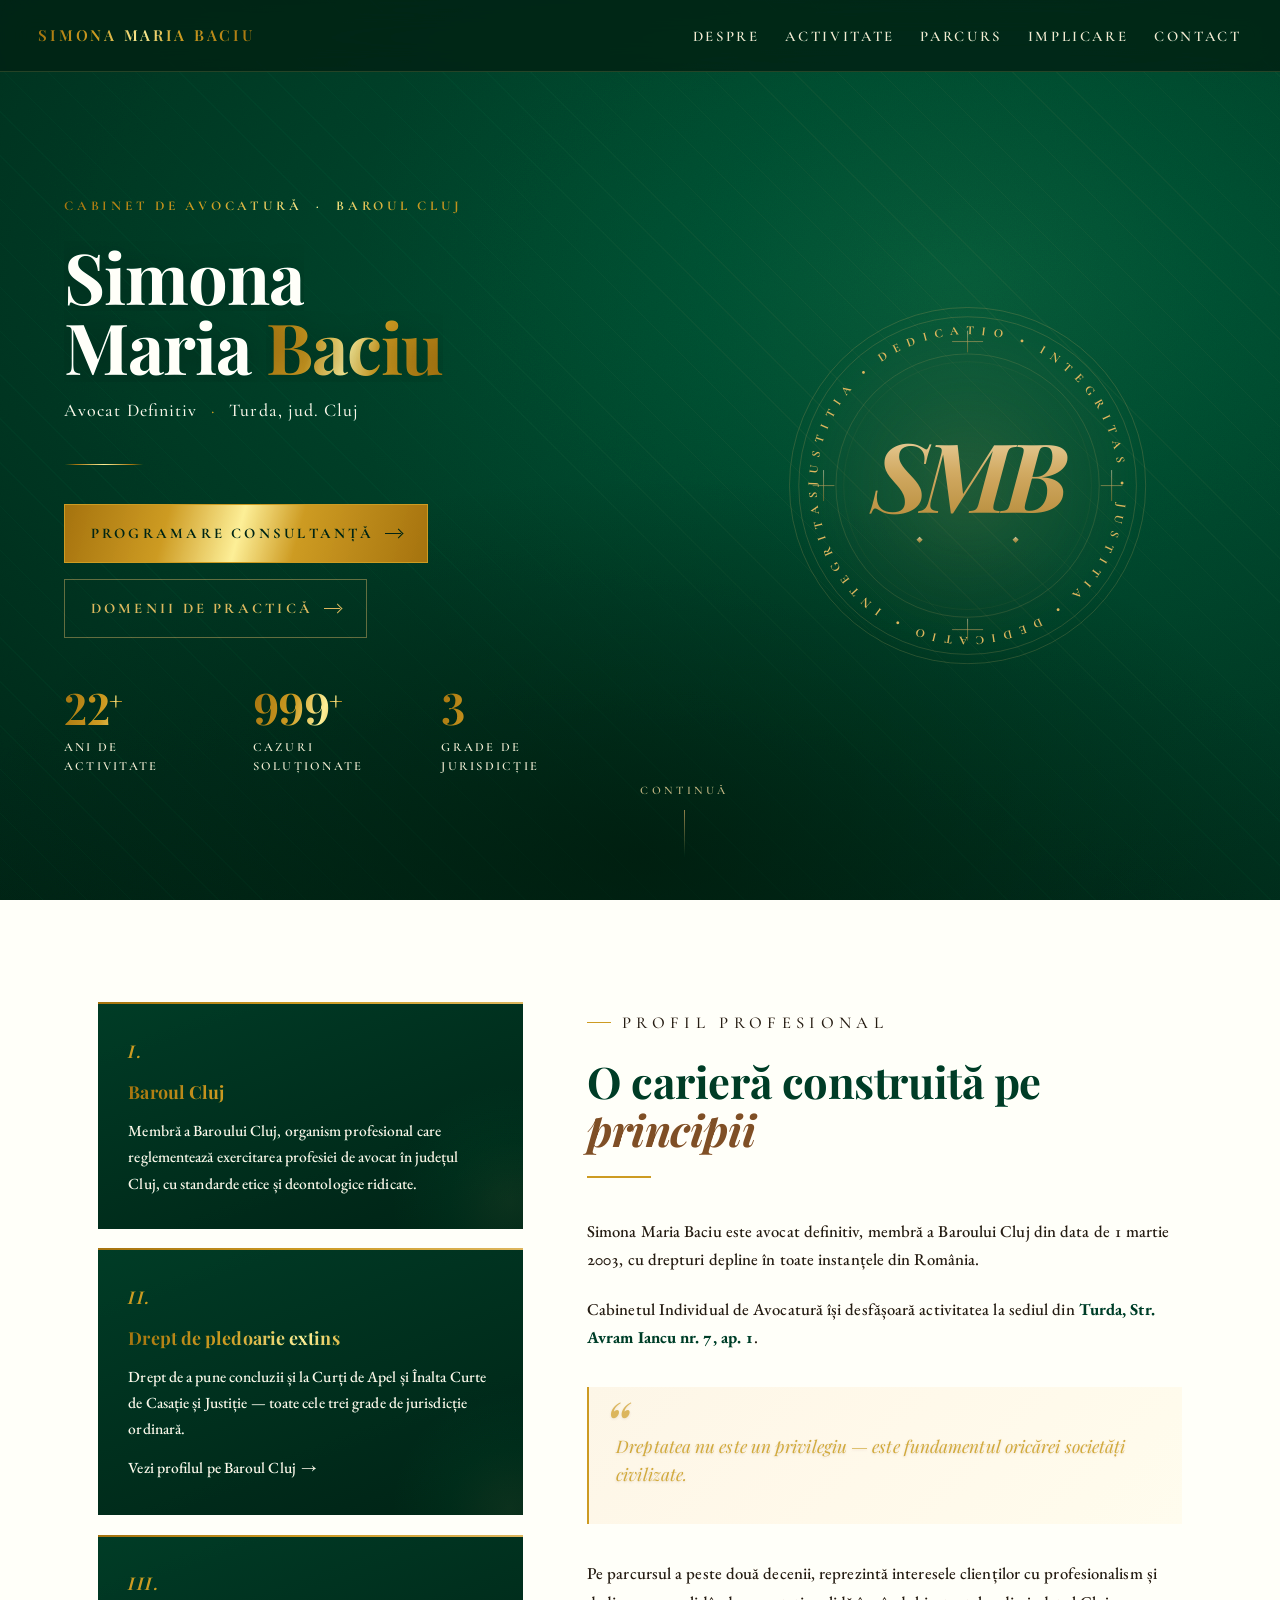
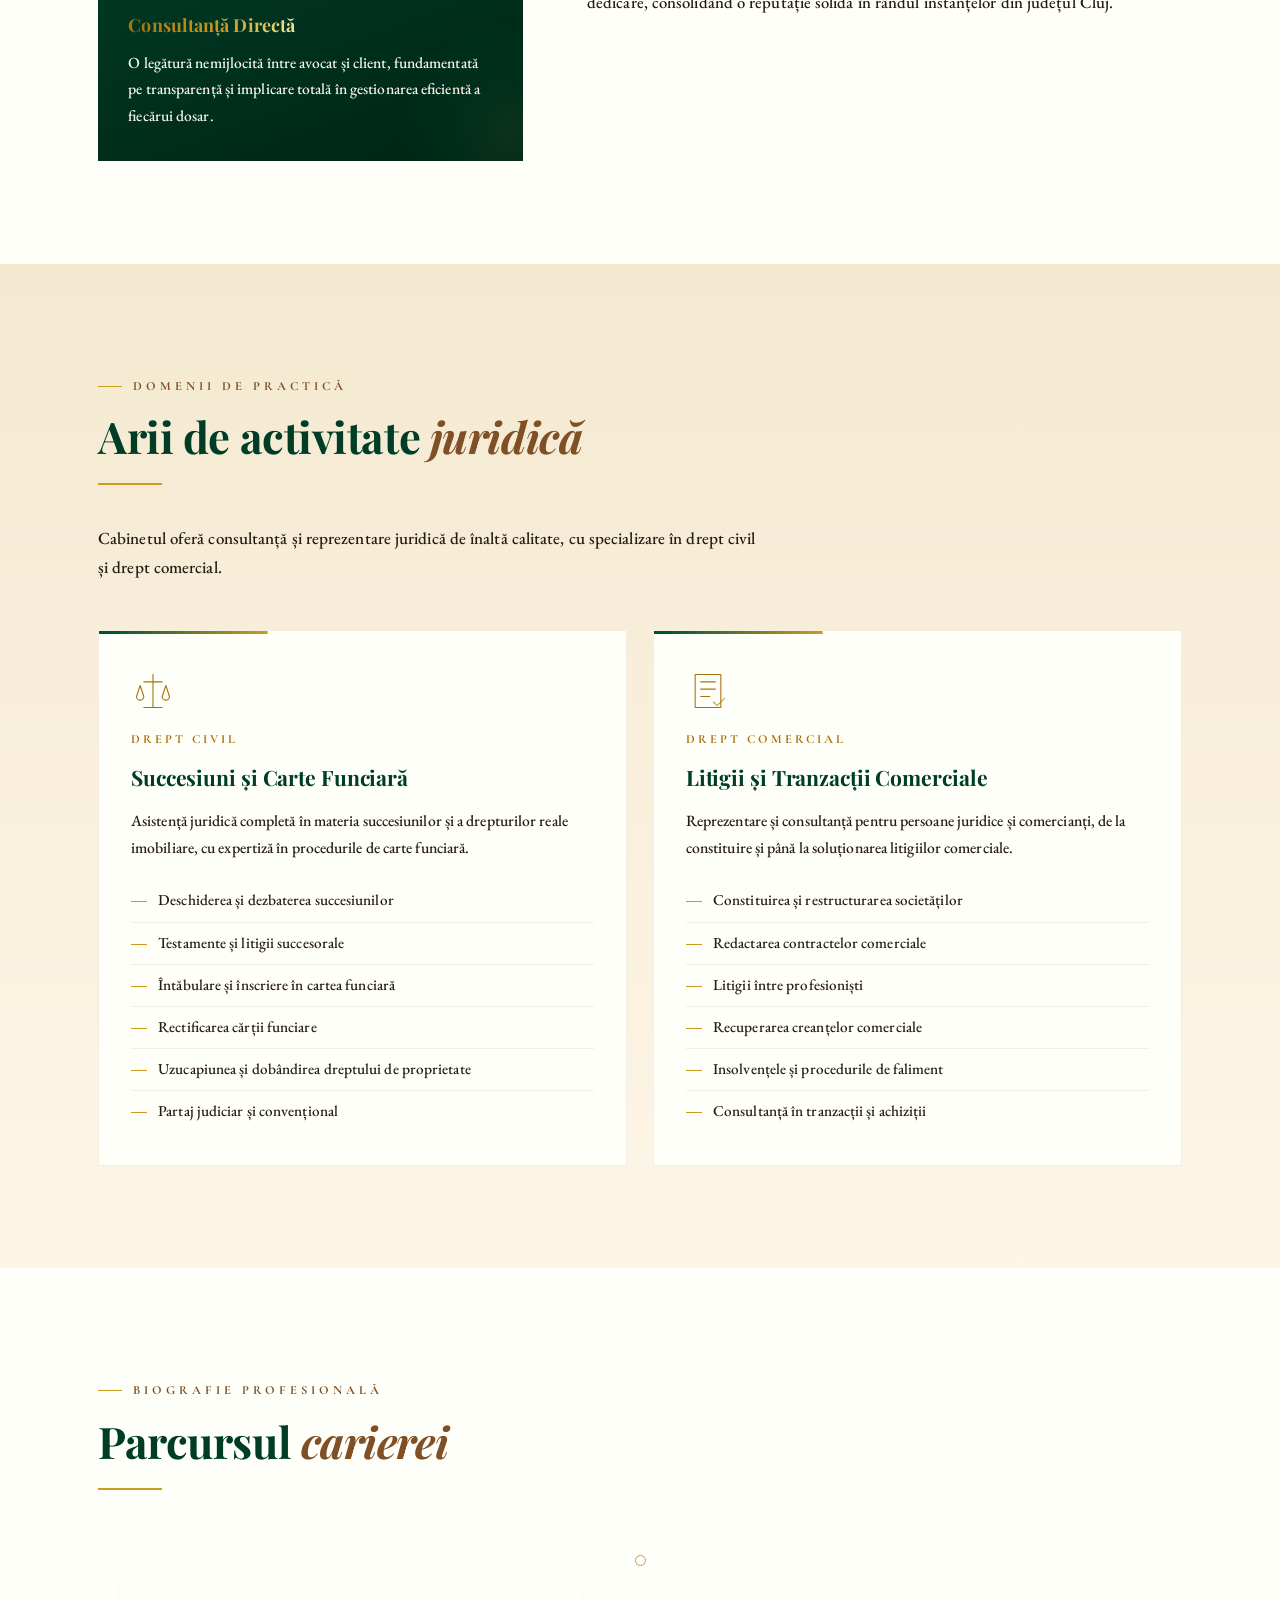
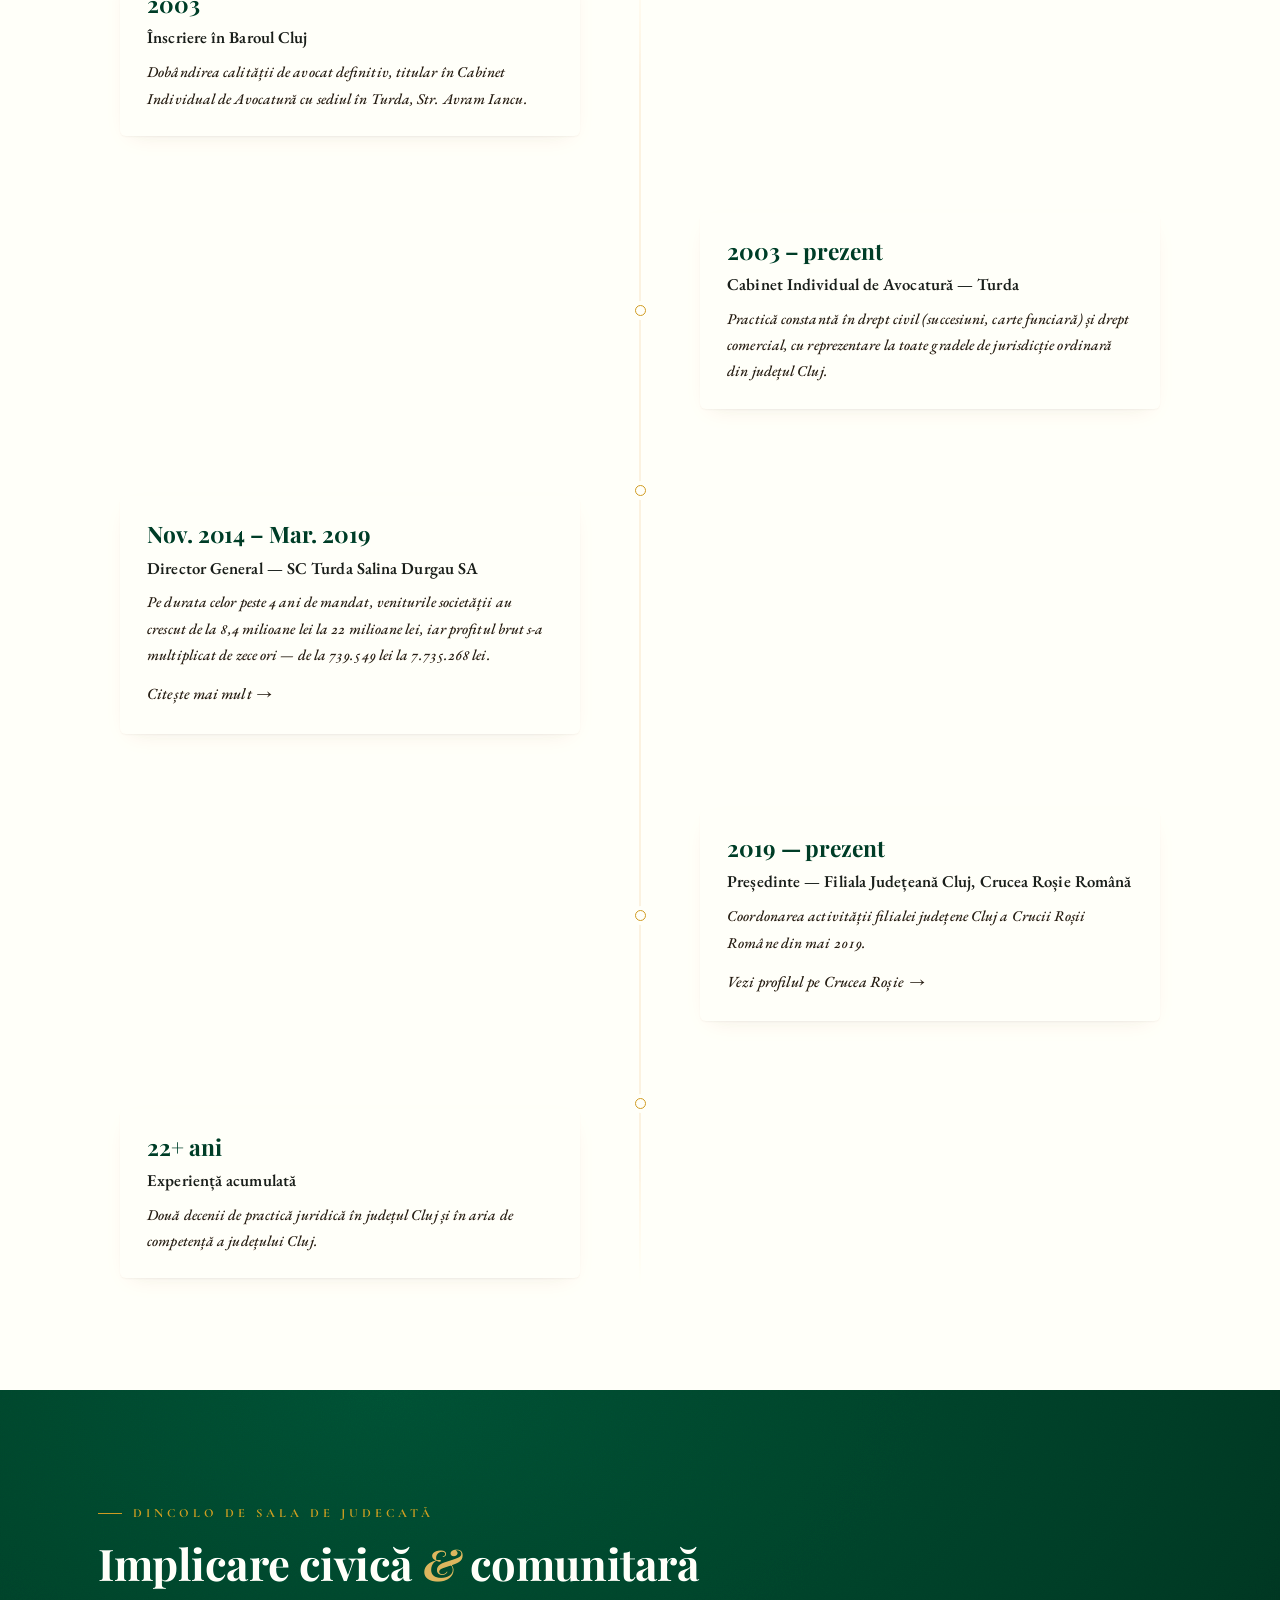
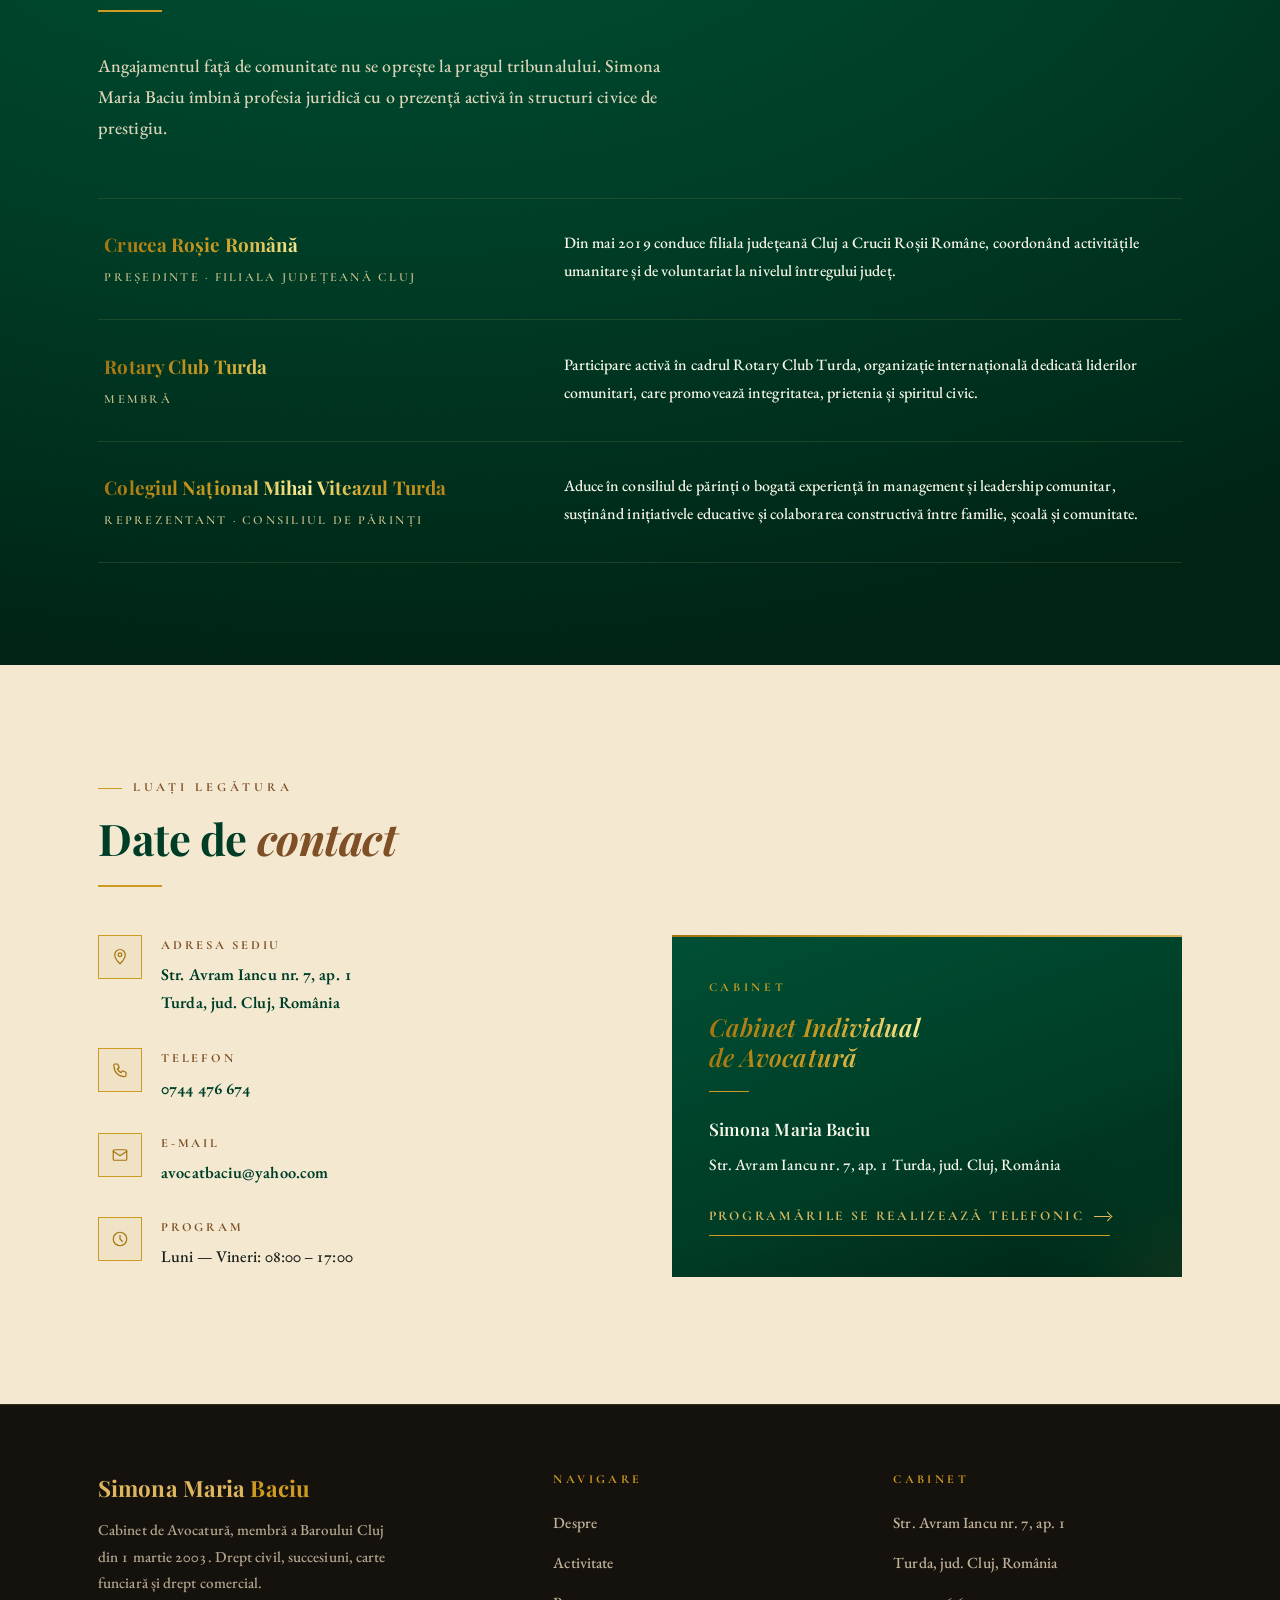
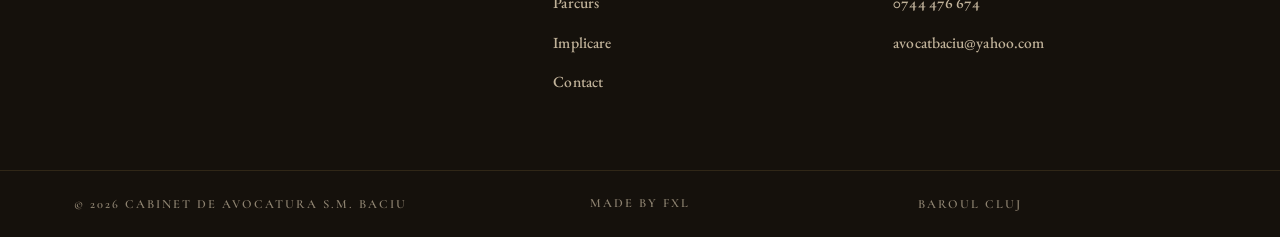
==== commit b76fa5a3: "feat: extinde glint metalic pe logo SVG, eyebrow, btn, carduri, civic, contact" ====
--- a/avocatbaciu-deploy-final-aria/index.html
+++ b/avocatbaciu-deploy-final-aria/index.html
@@ -112,6 +112,58 @@
   }
 
   .nav-brand {
+    background: var(--glint-text);
+    -webkit-background-clip: text;
+    background-clip: text;
+    -webkit-text-fill-color: transparent;
+  }
+
+  /* Hero eyebrow — Cabinet de Avocatură · Baroul Cluj */
+  .hero-eyebrow {
+    background: var(--glint-text);
+    -webkit-background-clip: text;
+    background-clip: text;
+    -webkit-text-fill-color: transparent;
+  }
+
+  /* Buton primar — Programare consultanță (background auriu devine metalic) */
+  .btn:not(.btn--ghost) {
+    background: linear-gradient(
+      105deg,
+      var(--gold-deep) 0%,
+      var(--gold)      28%,
+      #F5E9A0          48%,
+      var(--gold)      64%,
+      var(--gold-deep) 100%
+    );
+  }
+
+  /* Titluri carduri #profil-profesional */
+  .about-card-title {
+    background: var(--glint-text);
+    -webkit-background-clip: text;
+    background-clip: text;
+    -webkit-text-fill-color: transparent;
+  }
+
+  /* Titluri organizații #civic */
+  .civic-org {
+    background: var(--glint-text);
+    -webkit-background-clip: text;
+    background-clip: text;
+    -webkit-text-fill-color: transparent;
+  }
+  /* Reset la hover — textul devine alb */
+  .civic-item:hover .civic-org {
+    background: none;
+    -webkit-background-clip: unset;
+    background-clip: unset;
+    -webkit-text-fill-color: var(--white);
+    color: var(--white);
+  }
+
+  /* Contact — Cabinet Individual de Avocatură */
+  .contact-panel-heading {
     background: var(--glint-text);
     -webkit-background-clip: text;
     background-clip: text;
@@ -326,6 +378,13 @@
             <stop offset="50%" stop-color="#C9A86C"/>
             <stop offset="100%" stop-color="#A8843E"/>
           </linearGradient>
+          <linearGradient id="glintGrad" x1="0" y1="0" x2="1" y2="0.27" gradientUnits="objectBoundingBox">
+            <stop offset="0%"   stop-color="#9E7420"/>
+            <stop offset="28%"  stop-color="#C49A35"/>
+            <stop offset="48%"  stop-color="#F5E9A0"/>
+            <stop offset="64%"  stop-color="#C49A35"/>
+            <stop offset="100%" stop-color="#9E7420"/>
+          </linearGradient>
           <path id="circPath" d="M 250,250 m -195,0 a 195,195 0 1,1 390,0 a 195,195 0 1,1 -390,0"/>
         </defs>
 
@@ -351,7 +410,7 @@
         </g>
 
         <!-- Center monogram -->
-        <text class="seal-monogram" x="250" y="285" text-anchor="middle">SMB</text>
+        <text class="seal-monogram" x="250" y="285" text-anchor="middle" fill="url(#glintGrad)">SMB</text>
 
         <!-- Underline -->
         <line x1="195" y1="320" x2="305" y2="320" stroke="url(#goldGrad)" stroke-width="0.8"/>
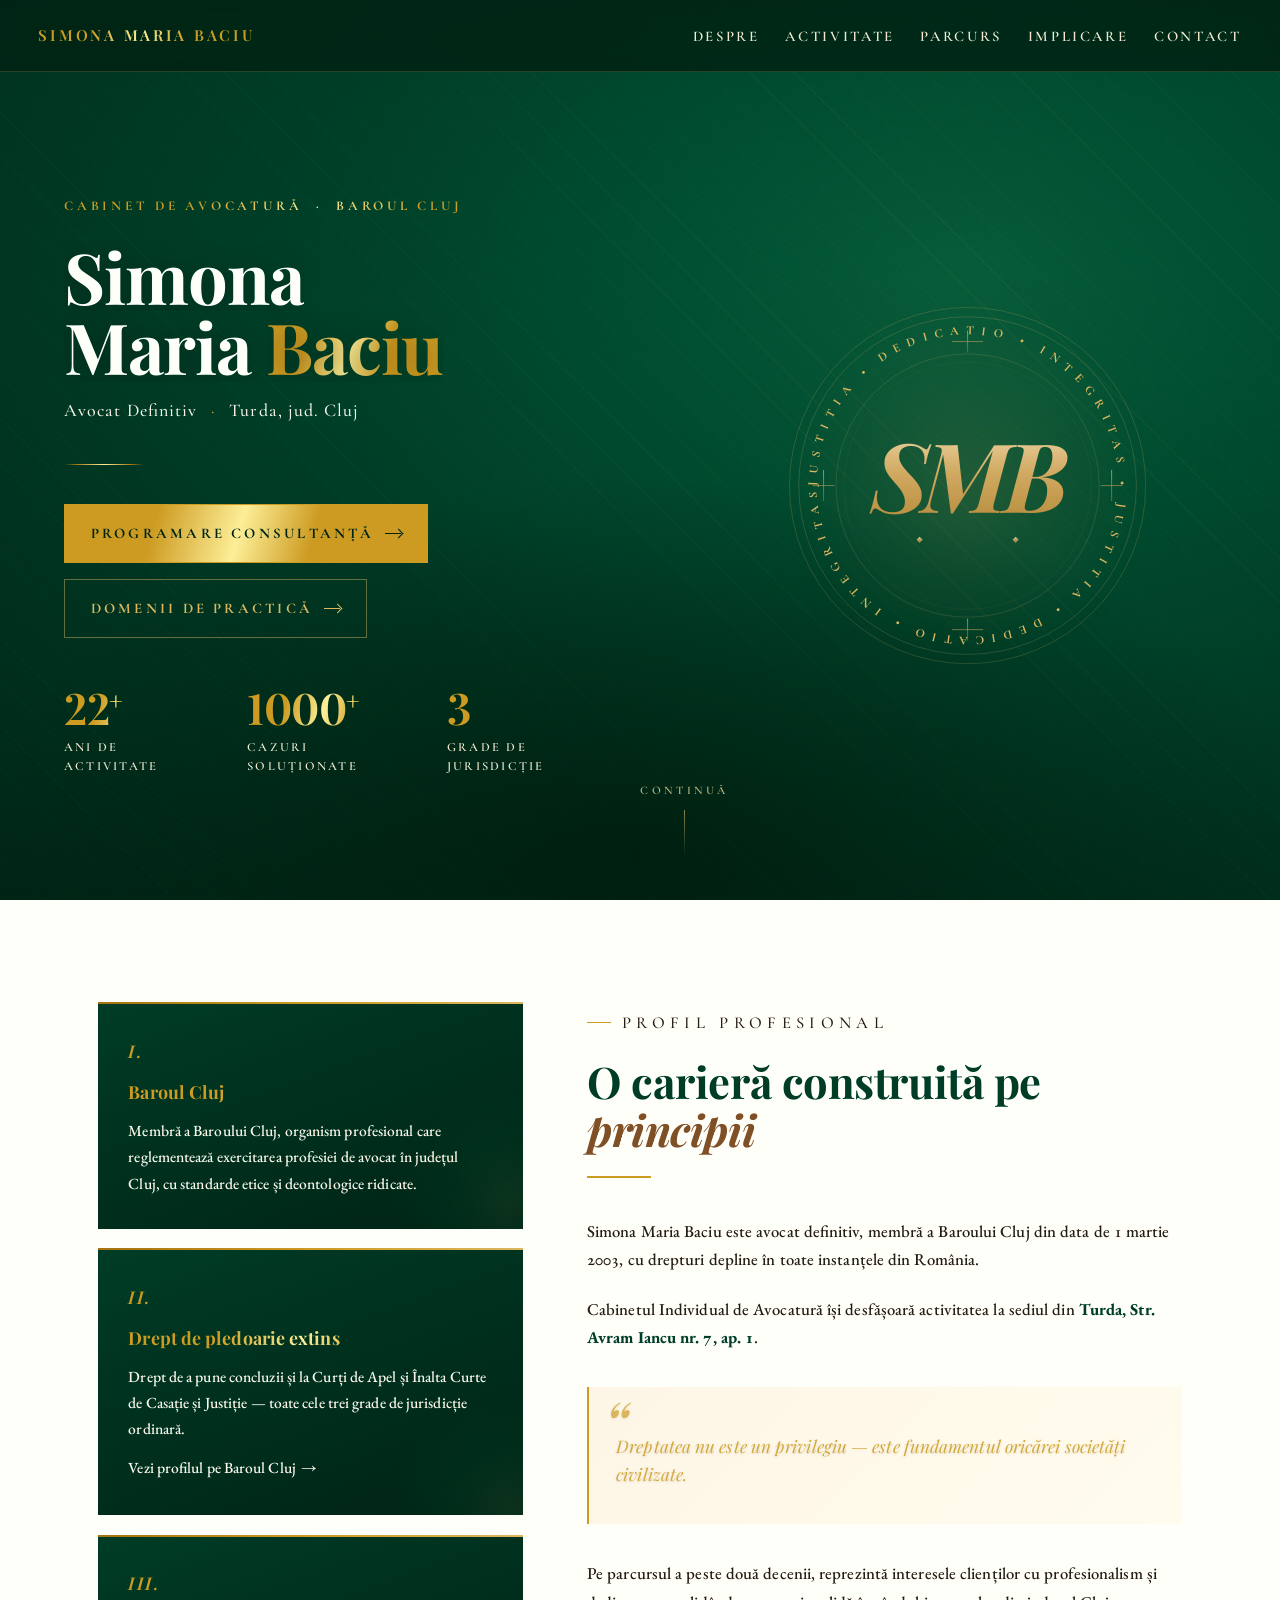
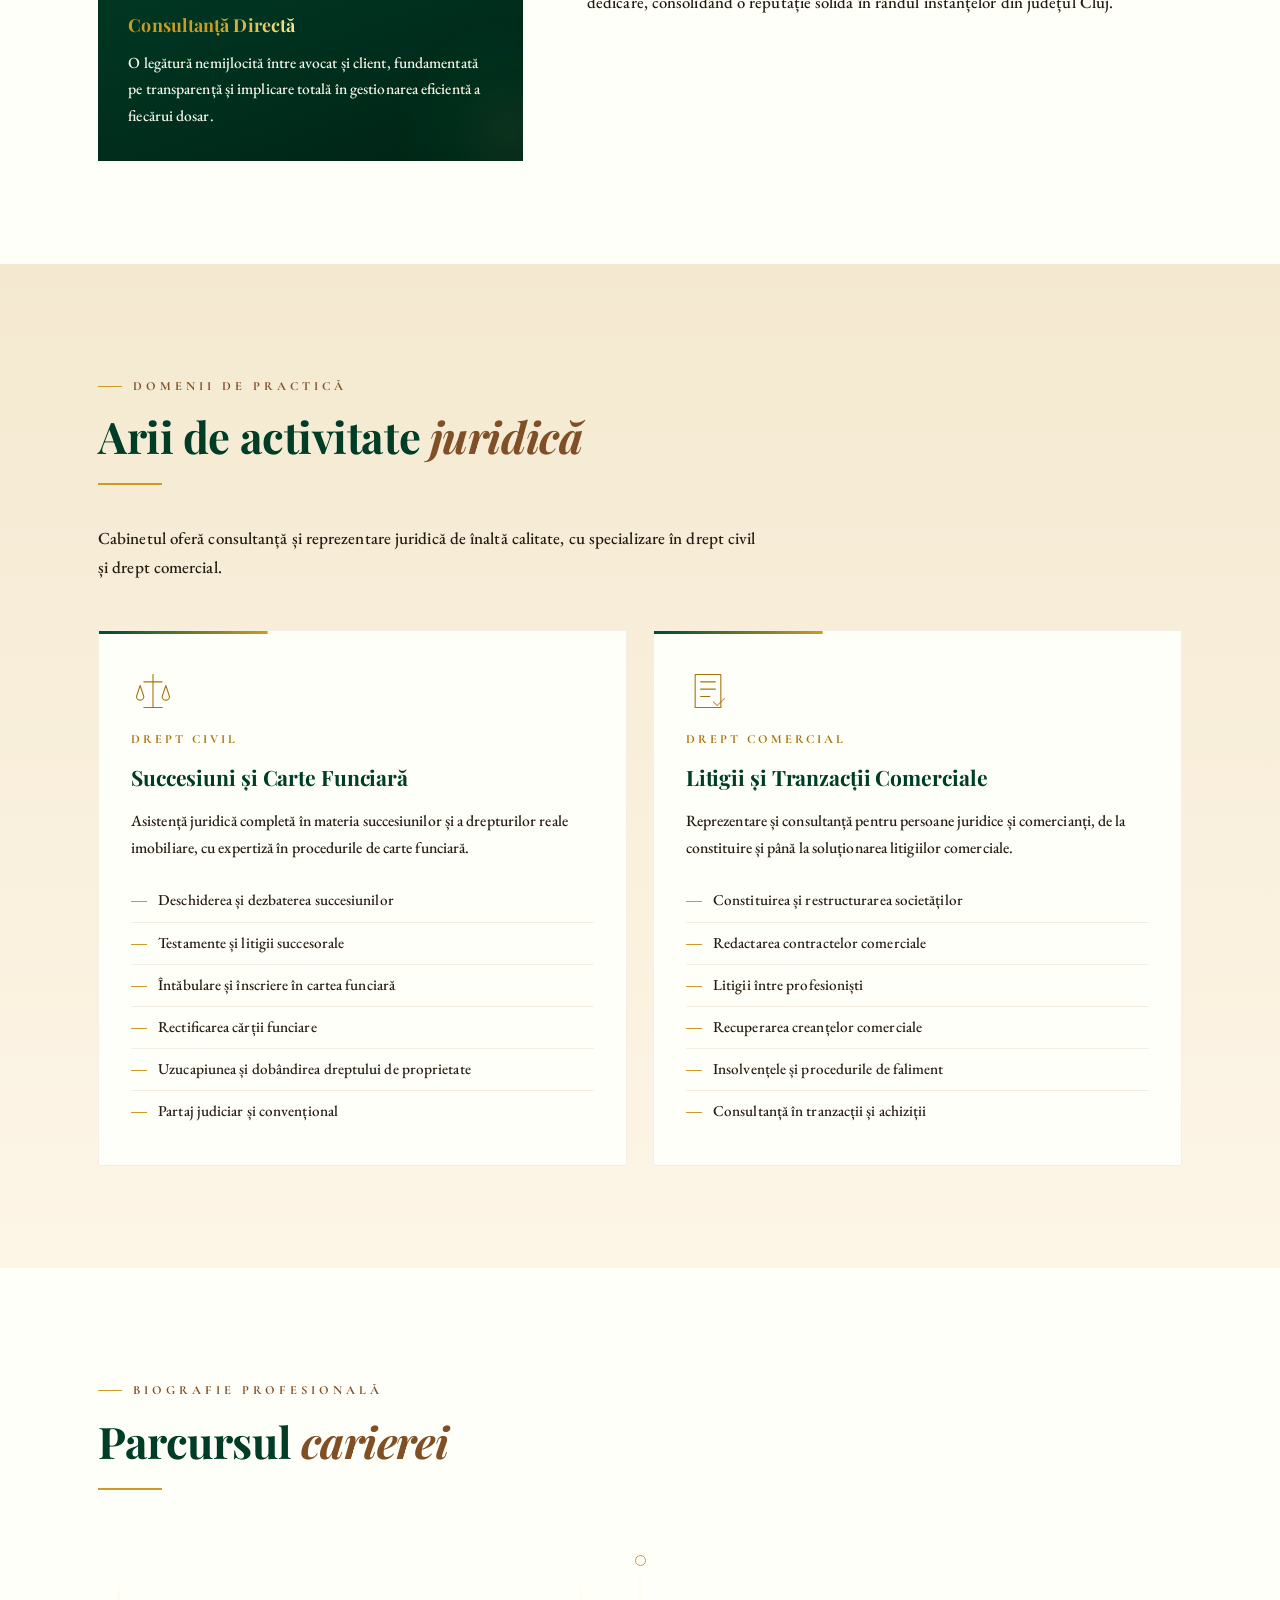
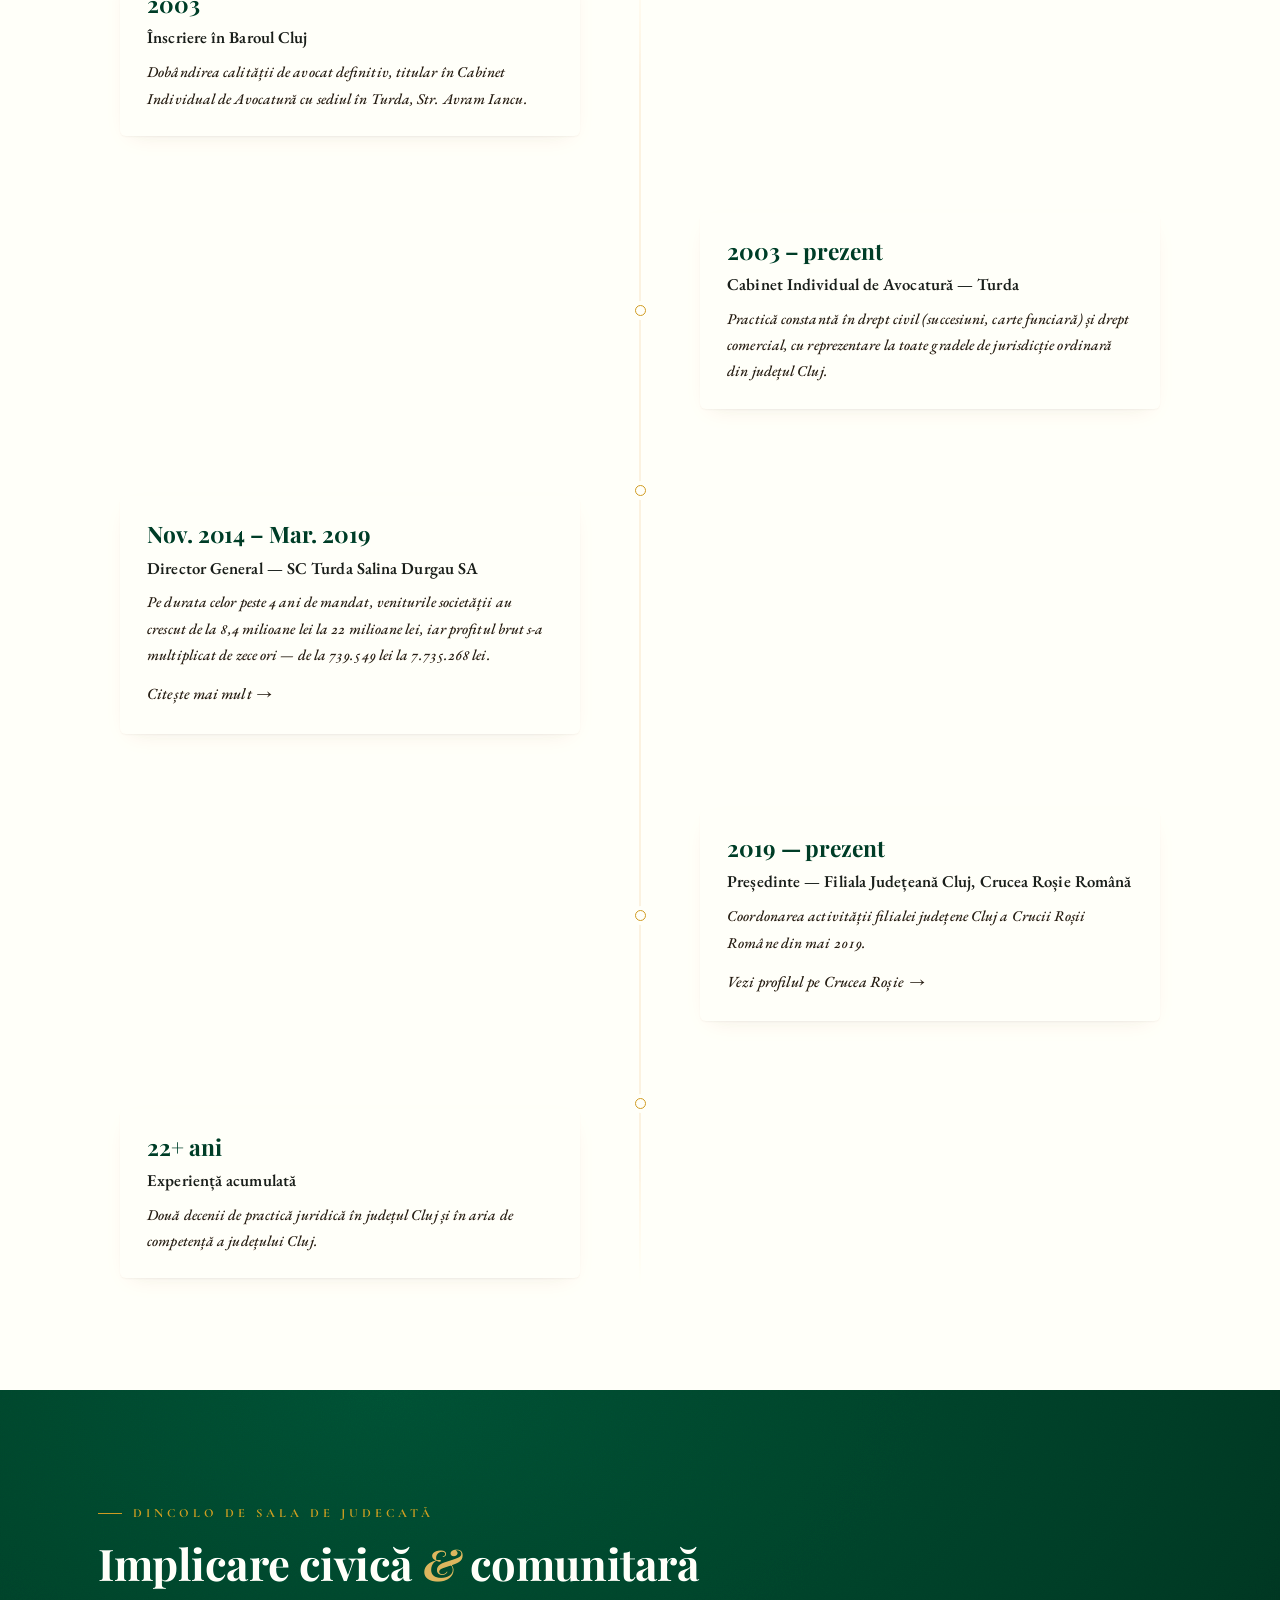
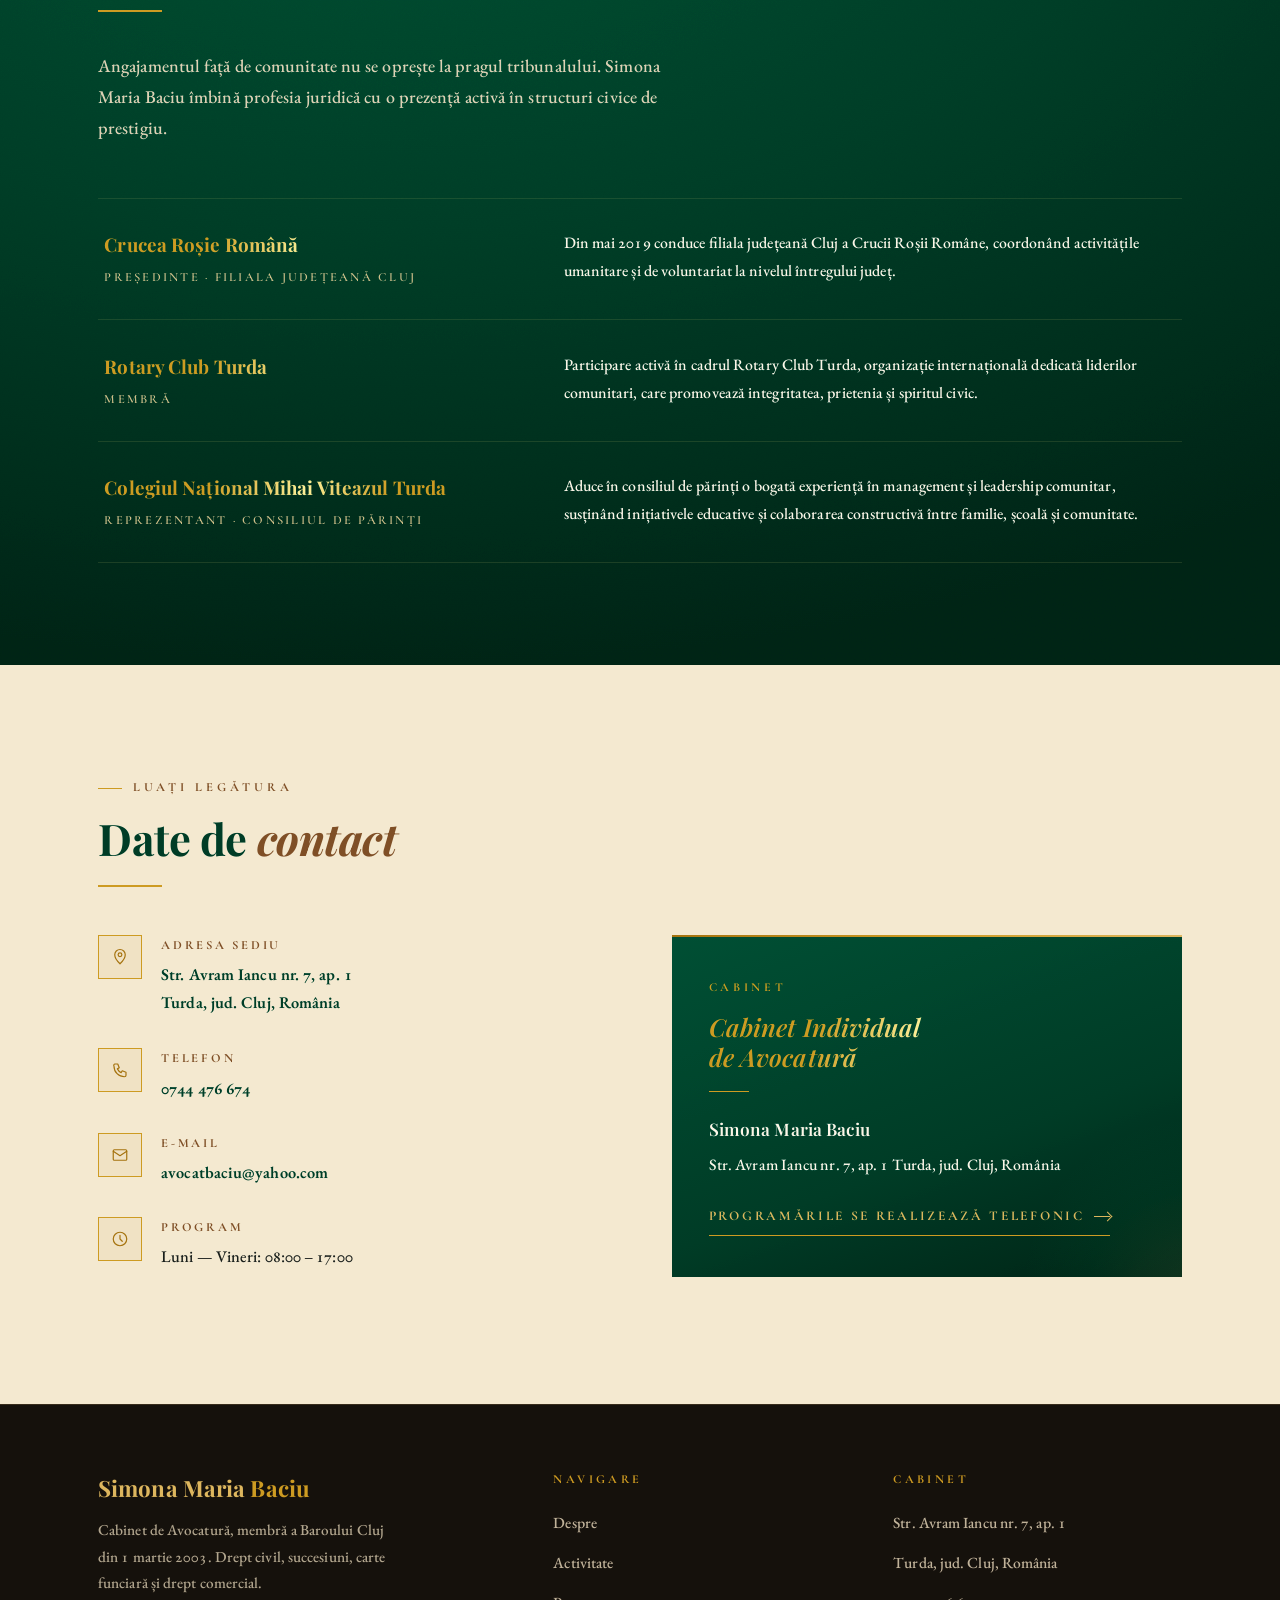
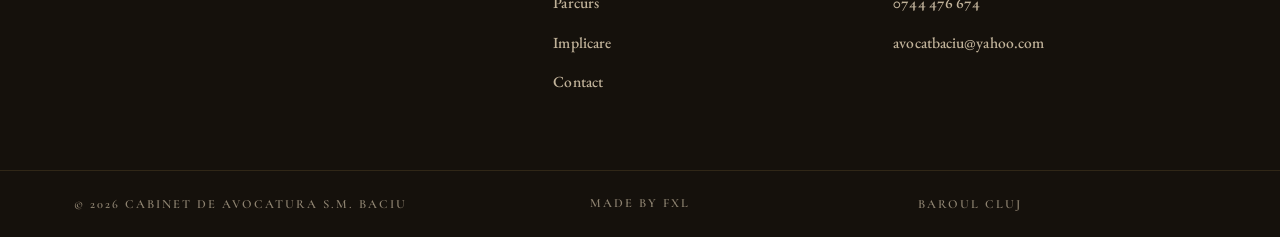
==== commit 3f79568f: "fix: glint gradient capete gold in loc de gold-deep, texte uniforme" ====
--- a/avocatbaciu-deploy-final-aria/index.html
+++ b/avocatbaciu-deploy-final-aria/index.html
@@ -69,11 +69,11 @@
   :root {
     --glint-text: linear-gradient(
       105deg,
-      var(--gold-deep) 0%,
-      var(--gold)      28%,
-      #F5E9A0          48%,
-      var(--gold)      64%,
-      var(--gold-deep) 100%
+      var(--gold)  0%,
+      var(--gold)  25%,
+      #F5E9A0      48%,
+      var(--gold)  68%,
+      var(--gold)  100%
     );
   }
 
@@ -130,11 +130,11 @@
   .btn:not(.btn--ghost) {
     background: linear-gradient(
       105deg,
-      var(--gold-deep) 0%,
-      var(--gold)      28%,
-      #F5E9A0          48%,
-      var(--gold)      64%,
-      var(--gold-deep) 100%
+      var(--gold)  0%,
+      var(--gold)  25%,
+      #F5E9A0      48%,
+      var(--gold)  68%,
+      var(--gold)  100%
     );
   }
 
@@ -379,11 +379,11 @@
             <stop offset="100%" stop-color="#A8843E"/>
           </linearGradient>
           <linearGradient id="glintGrad" x1="0" y1="0" x2="1" y2="0.27" gradientUnits="objectBoundingBox">
-            <stop offset="0%"   stop-color="#9E7420"/>
-            <stop offset="28%"  stop-color="#C49A35"/>
+            <stop offset="0%"   stop-color="#C49A35"/>
+            <stop offset="25%"  stop-color="#C49A35"/>
             <stop offset="48%"  stop-color="#F5E9A0"/>
-            <stop offset="64%"  stop-color="#C49A35"/>
-            <stop offset="100%" stop-color="#9E7420"/>
+            <stop offset="68%"  stop-color="#C49A35"/>
+            <stop offset="100%" stop-color="#C49A35"/>
           </linearGradient>
           <path id="circPath" d="M 250,250 m -195,0 a 195,195 0 1,1 390,0 a 195,195 0 1,1 -390,0"/>
         </defs>
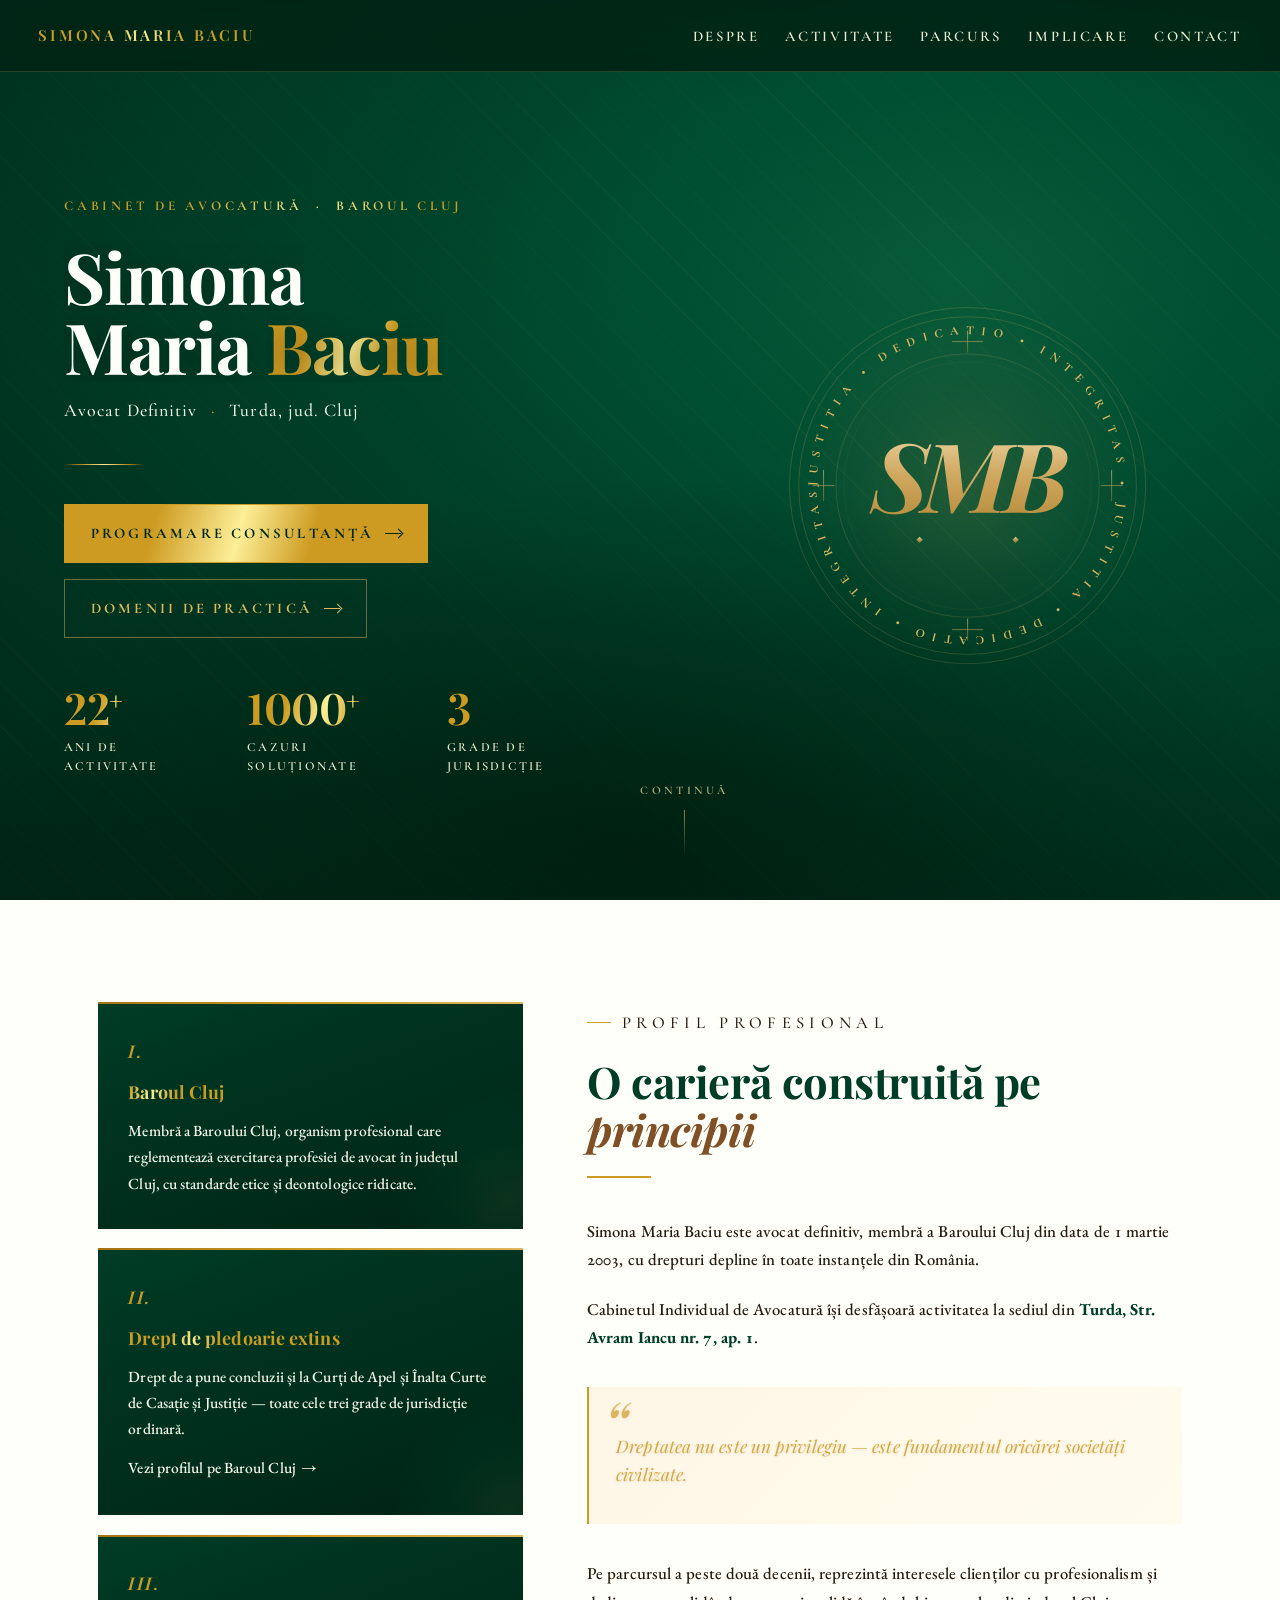
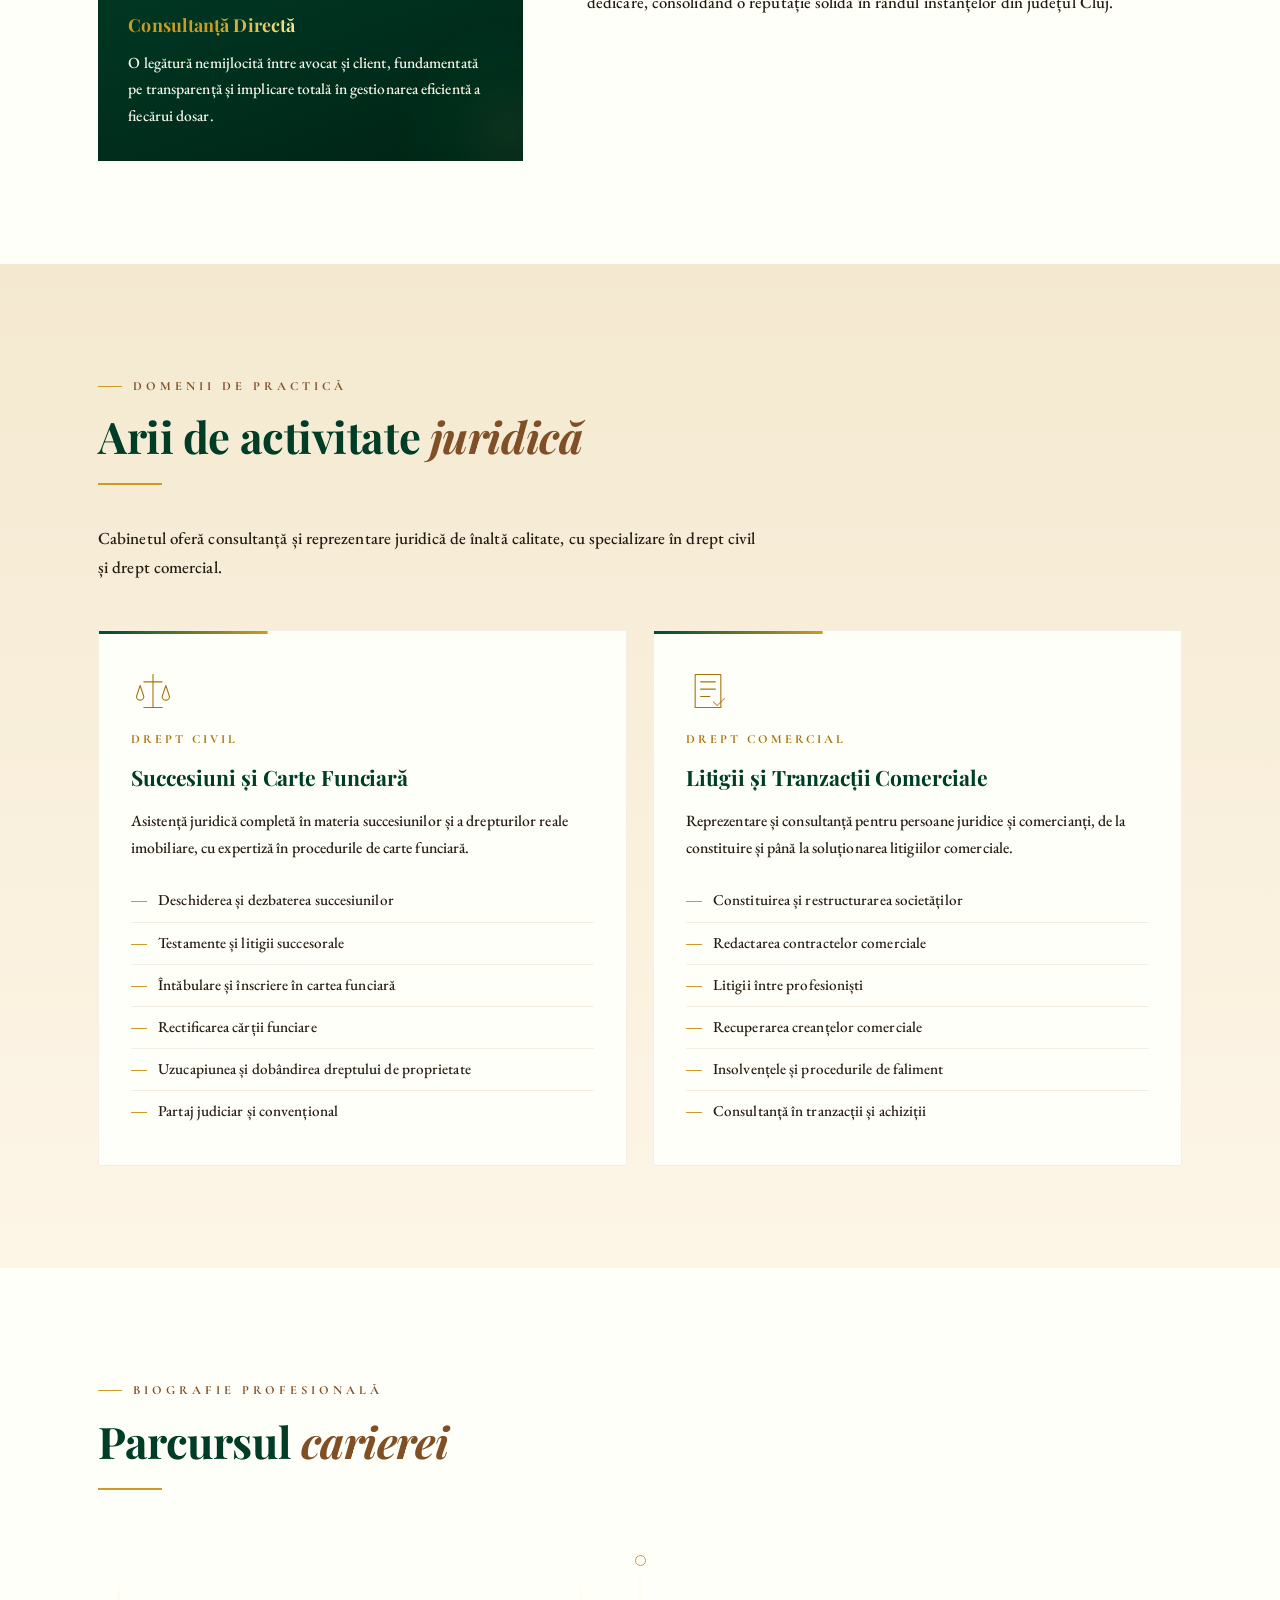
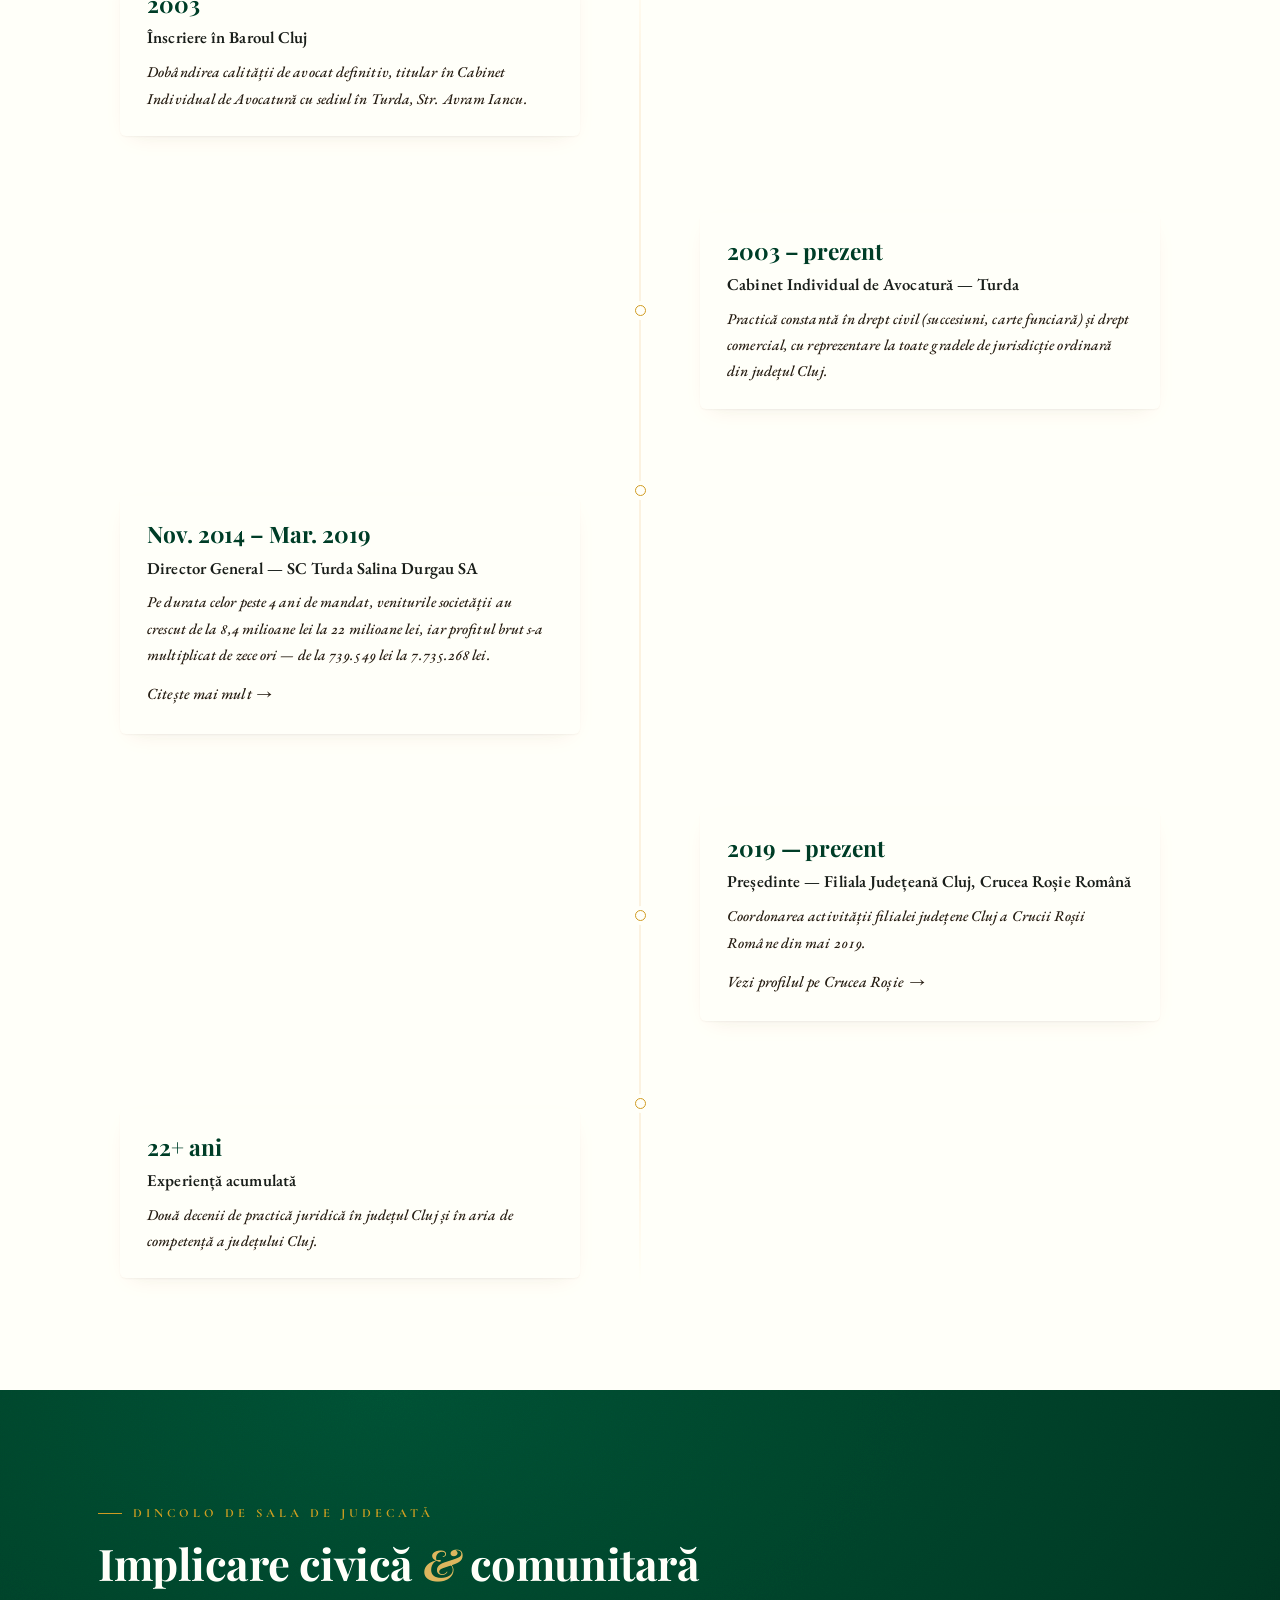
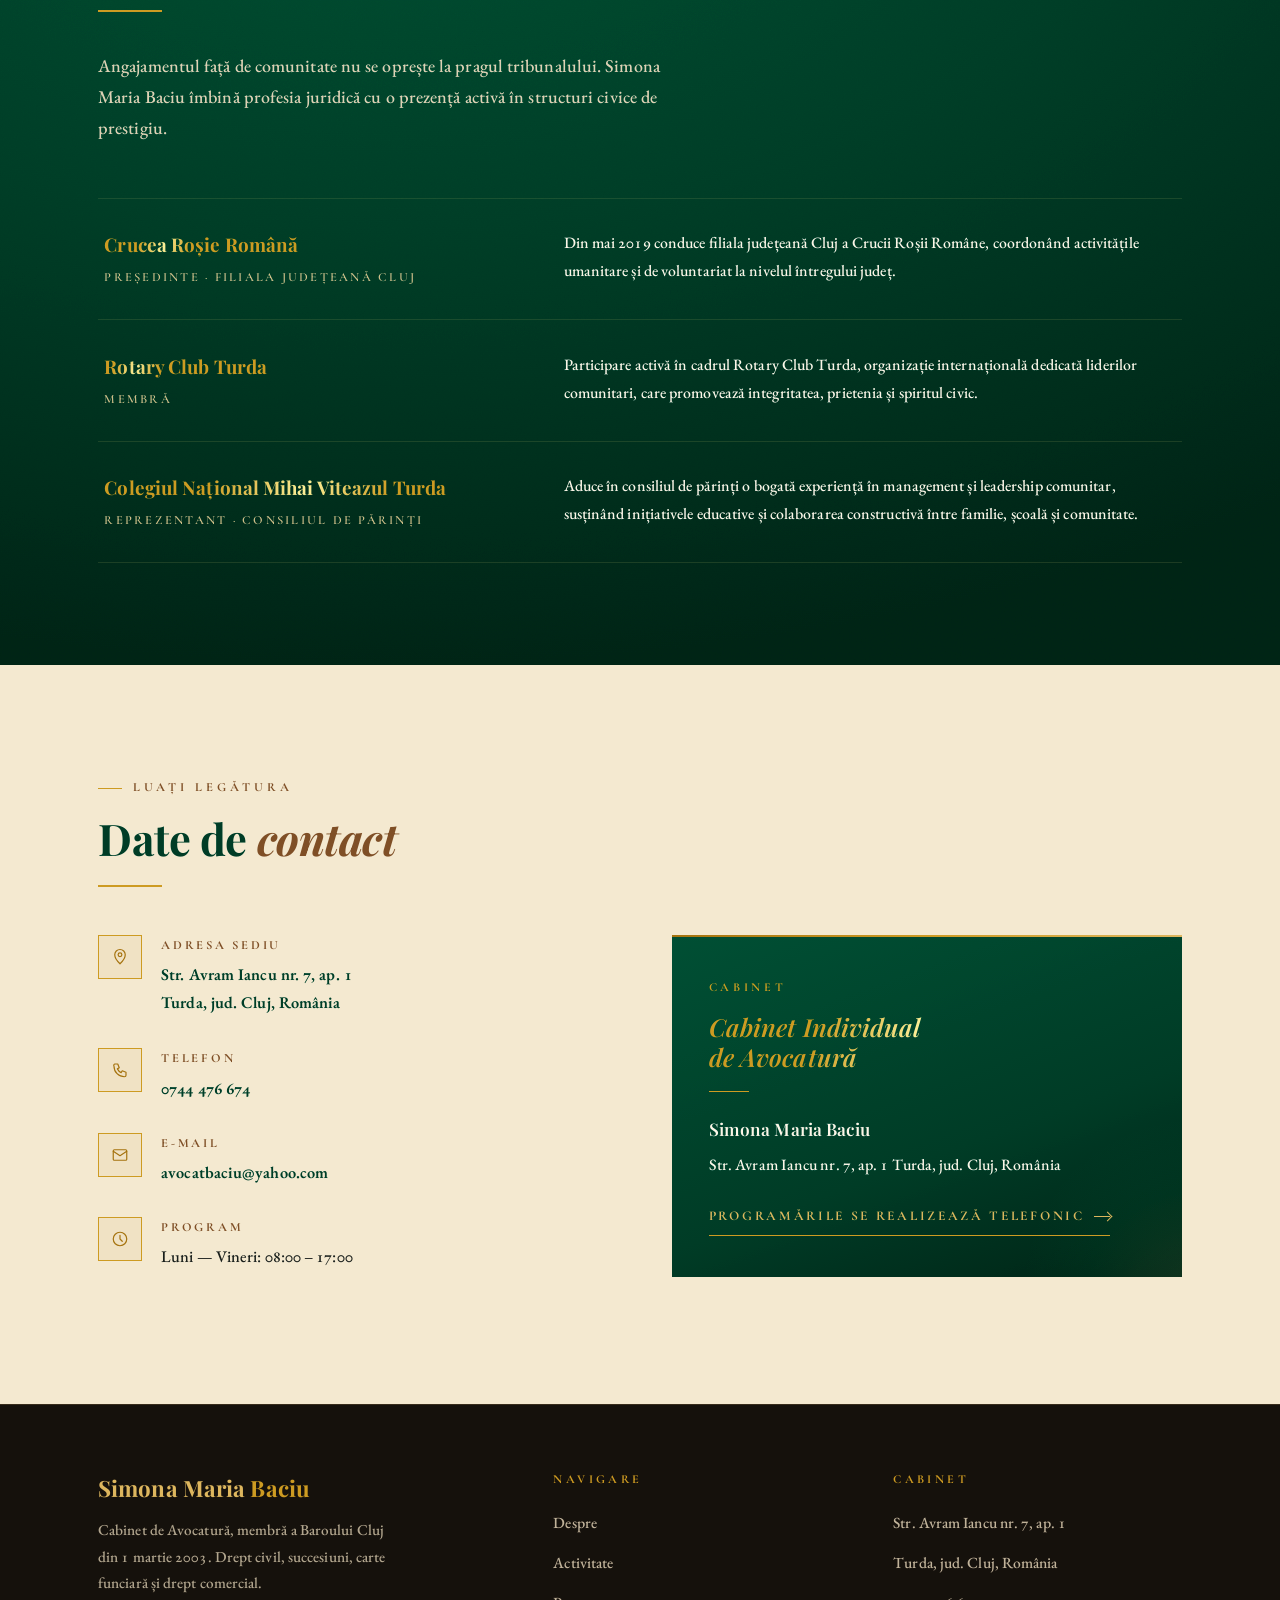
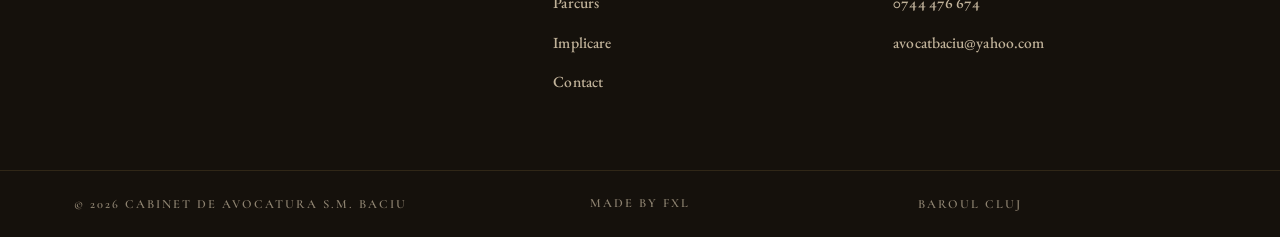
==== commit e966a959: "feat: glint pozitionat exact per element — o/pl/RO/ary" ====
--- a/avocatbaciu-deploy-final-aria/index.html
+++ b/avocatbaciu-deploy-final-aria/index.html
@@ -165,6 +165,64 @@
   /* Contact — Cabinet Individual de Avocatură */
   .contact-panel-heading {
     background: var(--glint-text);
+    -webkit-background-clip: text;
+    background-clip: text;
+    -webkit-text-fill-color: transparent;
+  }
+
+  /* ── Glint pozitionat exact per element ── */
+
+  /* Card 1 "Baroul Cluj" — shine pe litera 'o' (7.4%) */
+  .about-card:nth-child(1) .about-card-title {
+    background: linear-gradient(105deg,
+      var(--gold)  0%,
+      var(--gold)  1%,
+      #F5E9A0      7.4%,
+      var(--gold)  14%,
+      var(--gold)  100%
+    );
+    -webkit-background-clip: text;
+    background-clip: text;
+    -webkit-text-fill-color: transparent;
+  }
+
+  /* Card 2 "Drept de pledoarie extins" — shine pe 'pl' (18.5%) */
+  .about-card:nth-child(2) .about-card-title {
+    background: linear-gradient(105deg,
+      var(--gold)  0%,
+      var(--gold)  12%,
+      #F5E9A0      18.5%,
+      var(--gold)  25%,
+      var(--gold)  100%
+    );
+    -webkit-background-clip: text;
+    background-clip: text;
+    -webkit-text-fill-color: transparent;
+  }
+
+  /* Civic 1 "Crucea Roșie Română" — shine pe 'Ro' (15%) */
+  .civic-item:nth-child(1) .civic-org {
+    background: linear-gradient(105deg,
+      var(--gold)  0%,
+      var(--gold)  9%,
+      #F5E9A0      15%,
+      var(--gold)  21%,
+      var(--gold)  100%
+    );
+    -webkit-background-clip: text;
+    background-clip: text;
+    -webkit-text-fill-color: transparent;
+  }
+
+  /* Civic 2 "Rotary Club Turda" — shine pe 'ary' (8.5%) */
+  .civic-item:nth-child(2) .civic-org {
+    background: linear-gradient(105deg,
+      var(--gold)  0%,
+      var(--gold)  3%,
+      #F5E9A0      8.5%,
+      var(--gold)  14%,
+      var(--gold)  100%
+    );
     -webkit-background-clip: text;
     background-clip: text;
     -webkit-text-fill-color: transparent;
